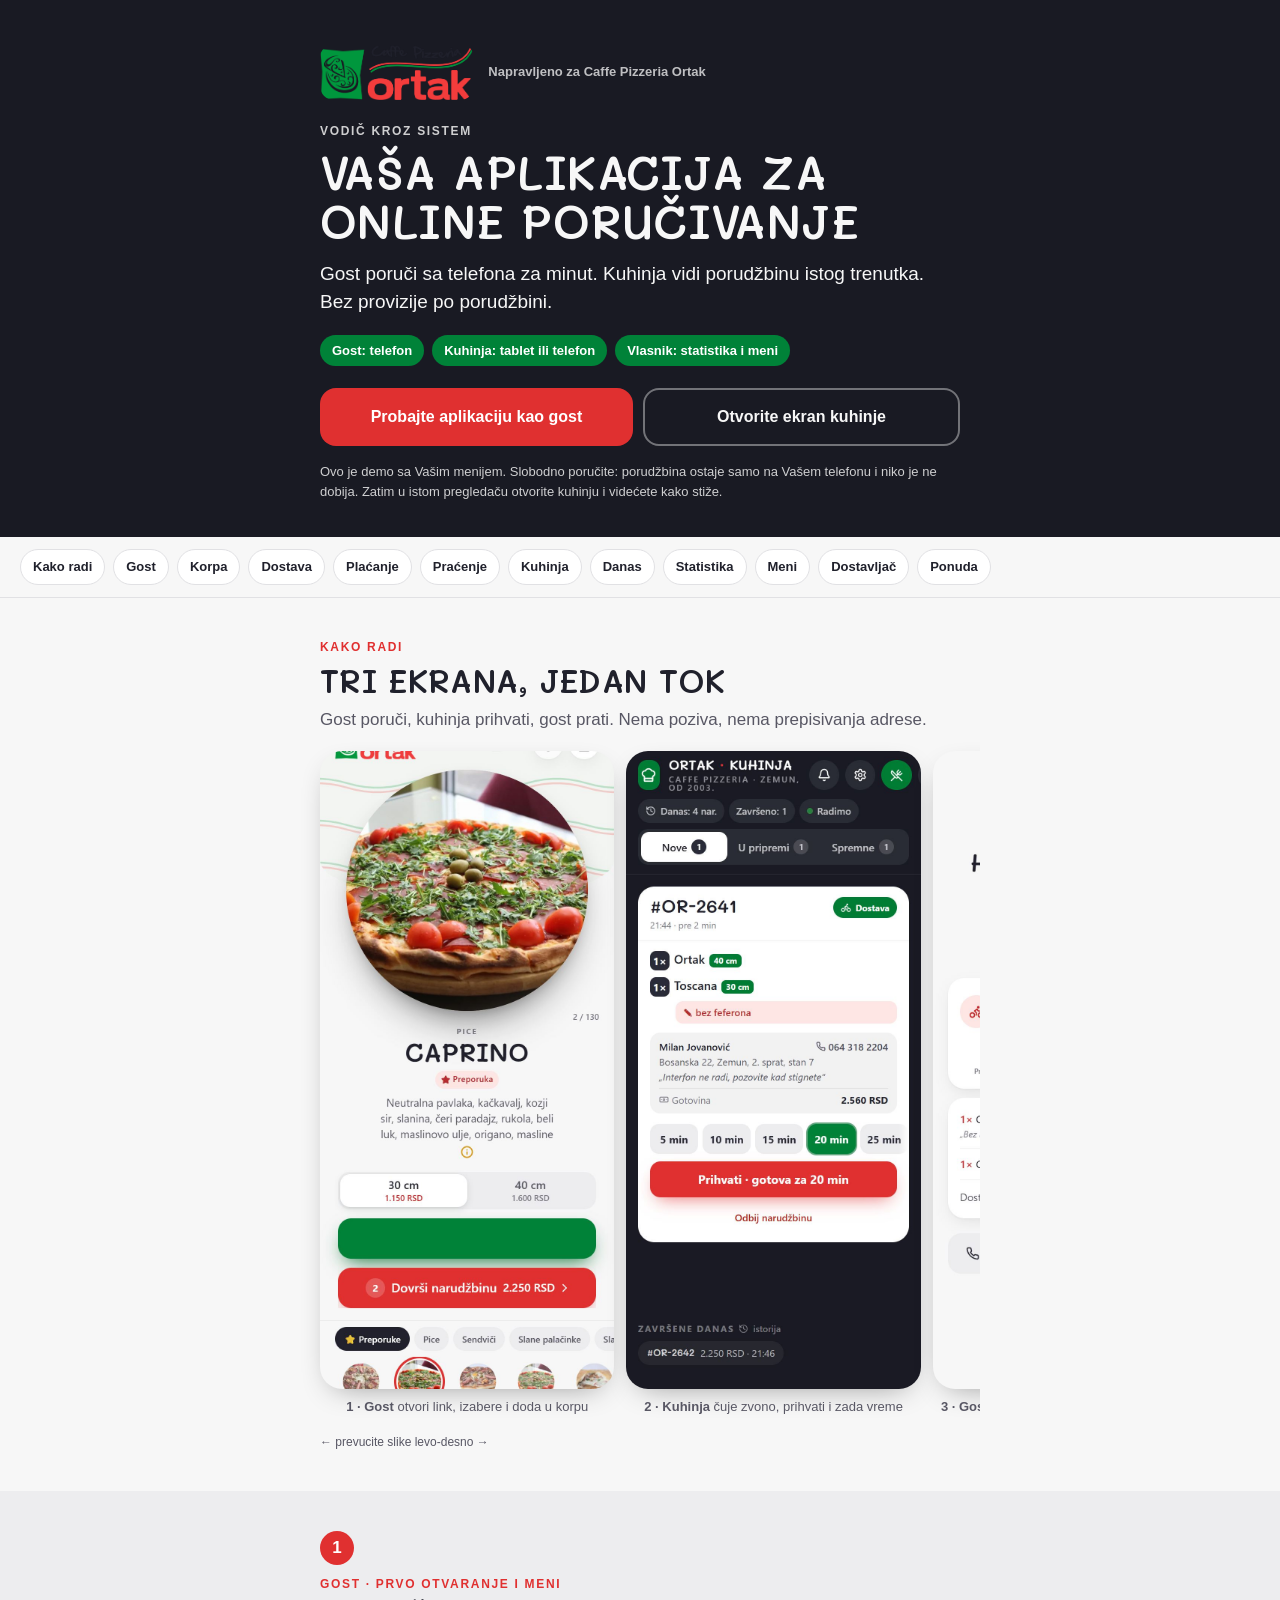
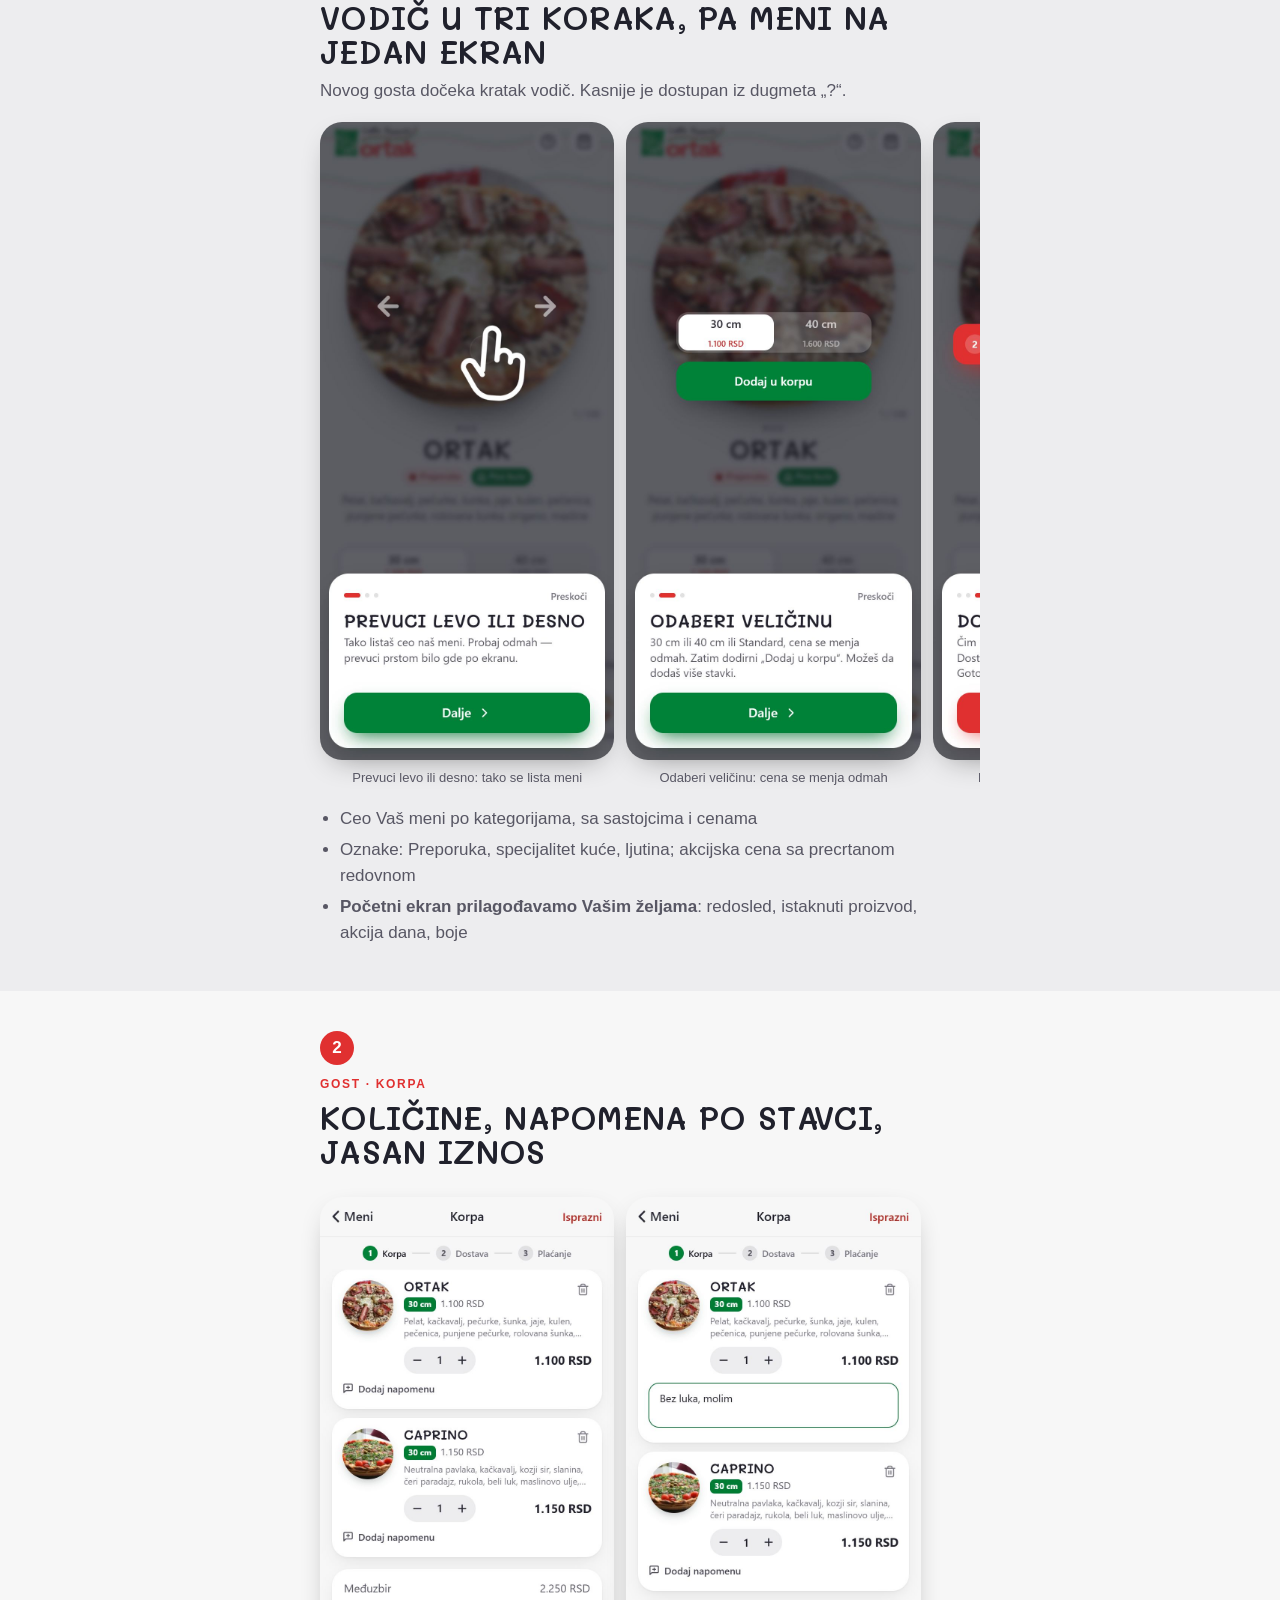
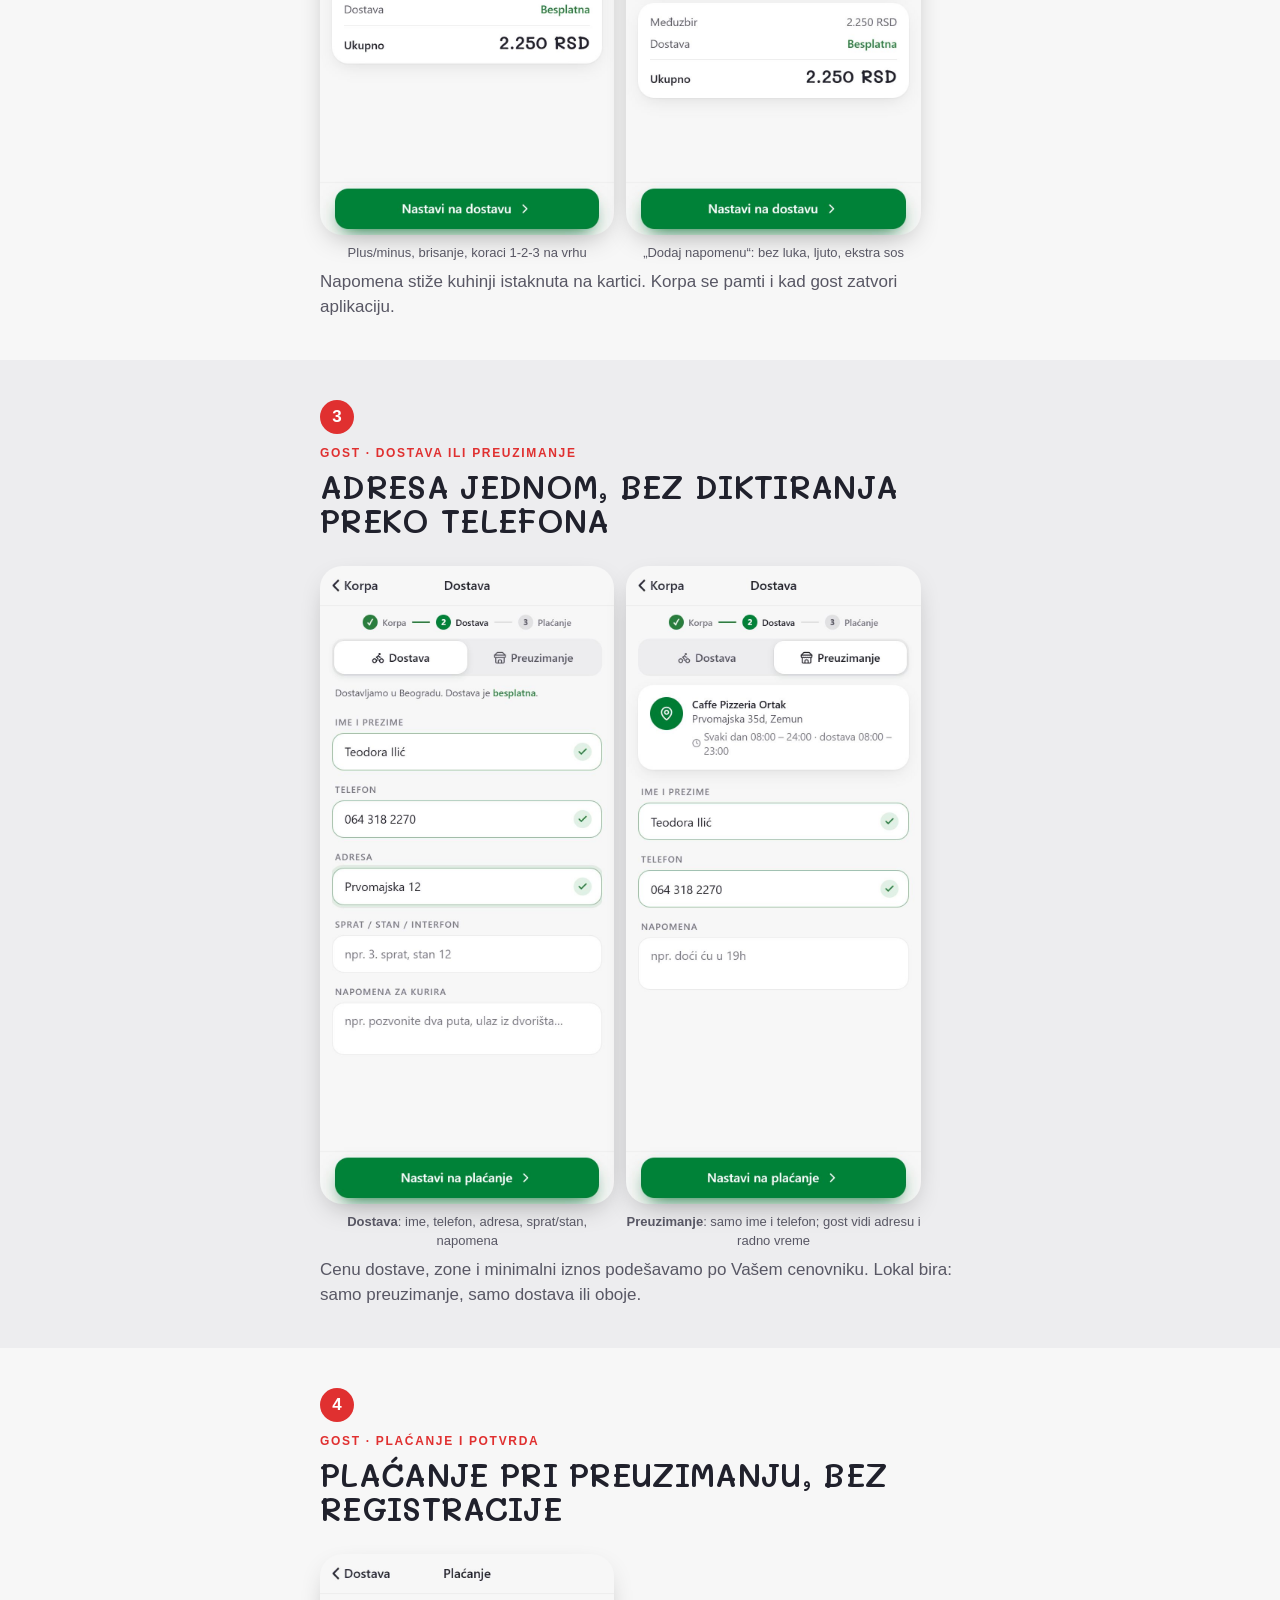
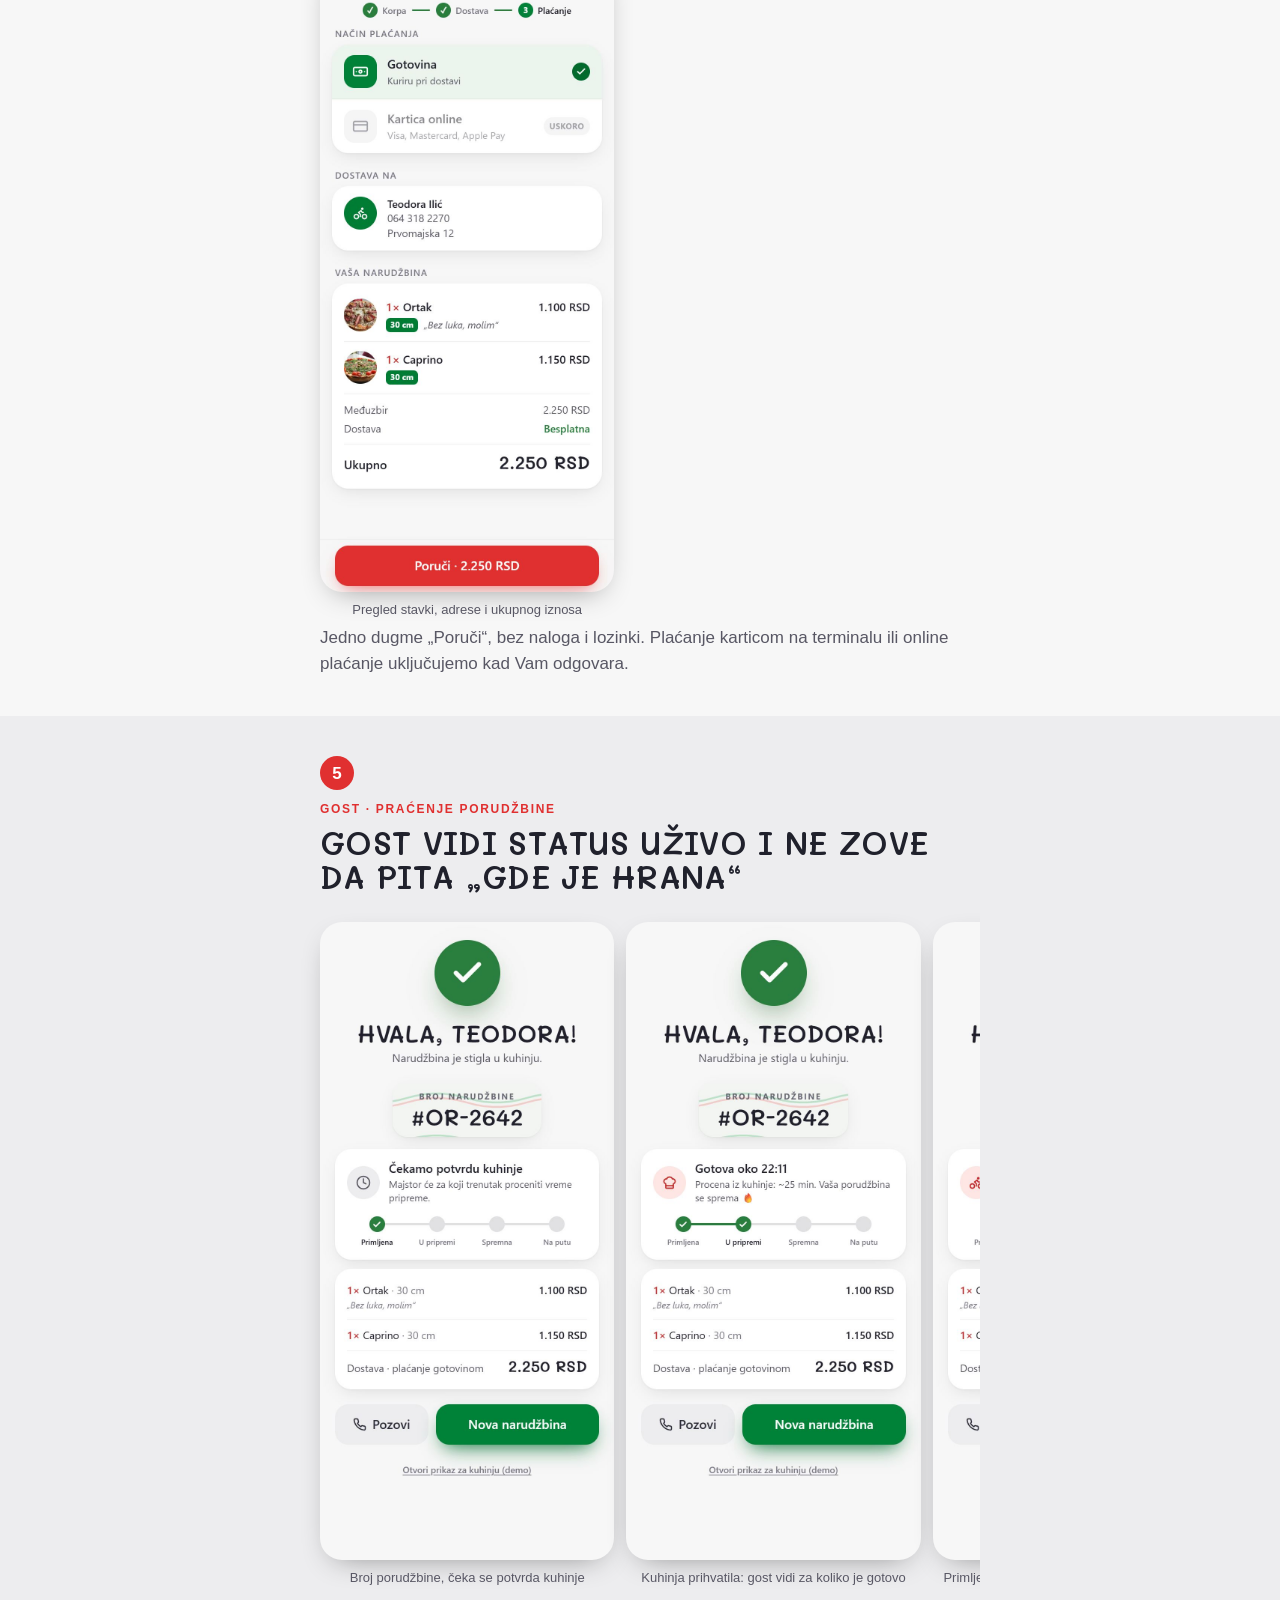
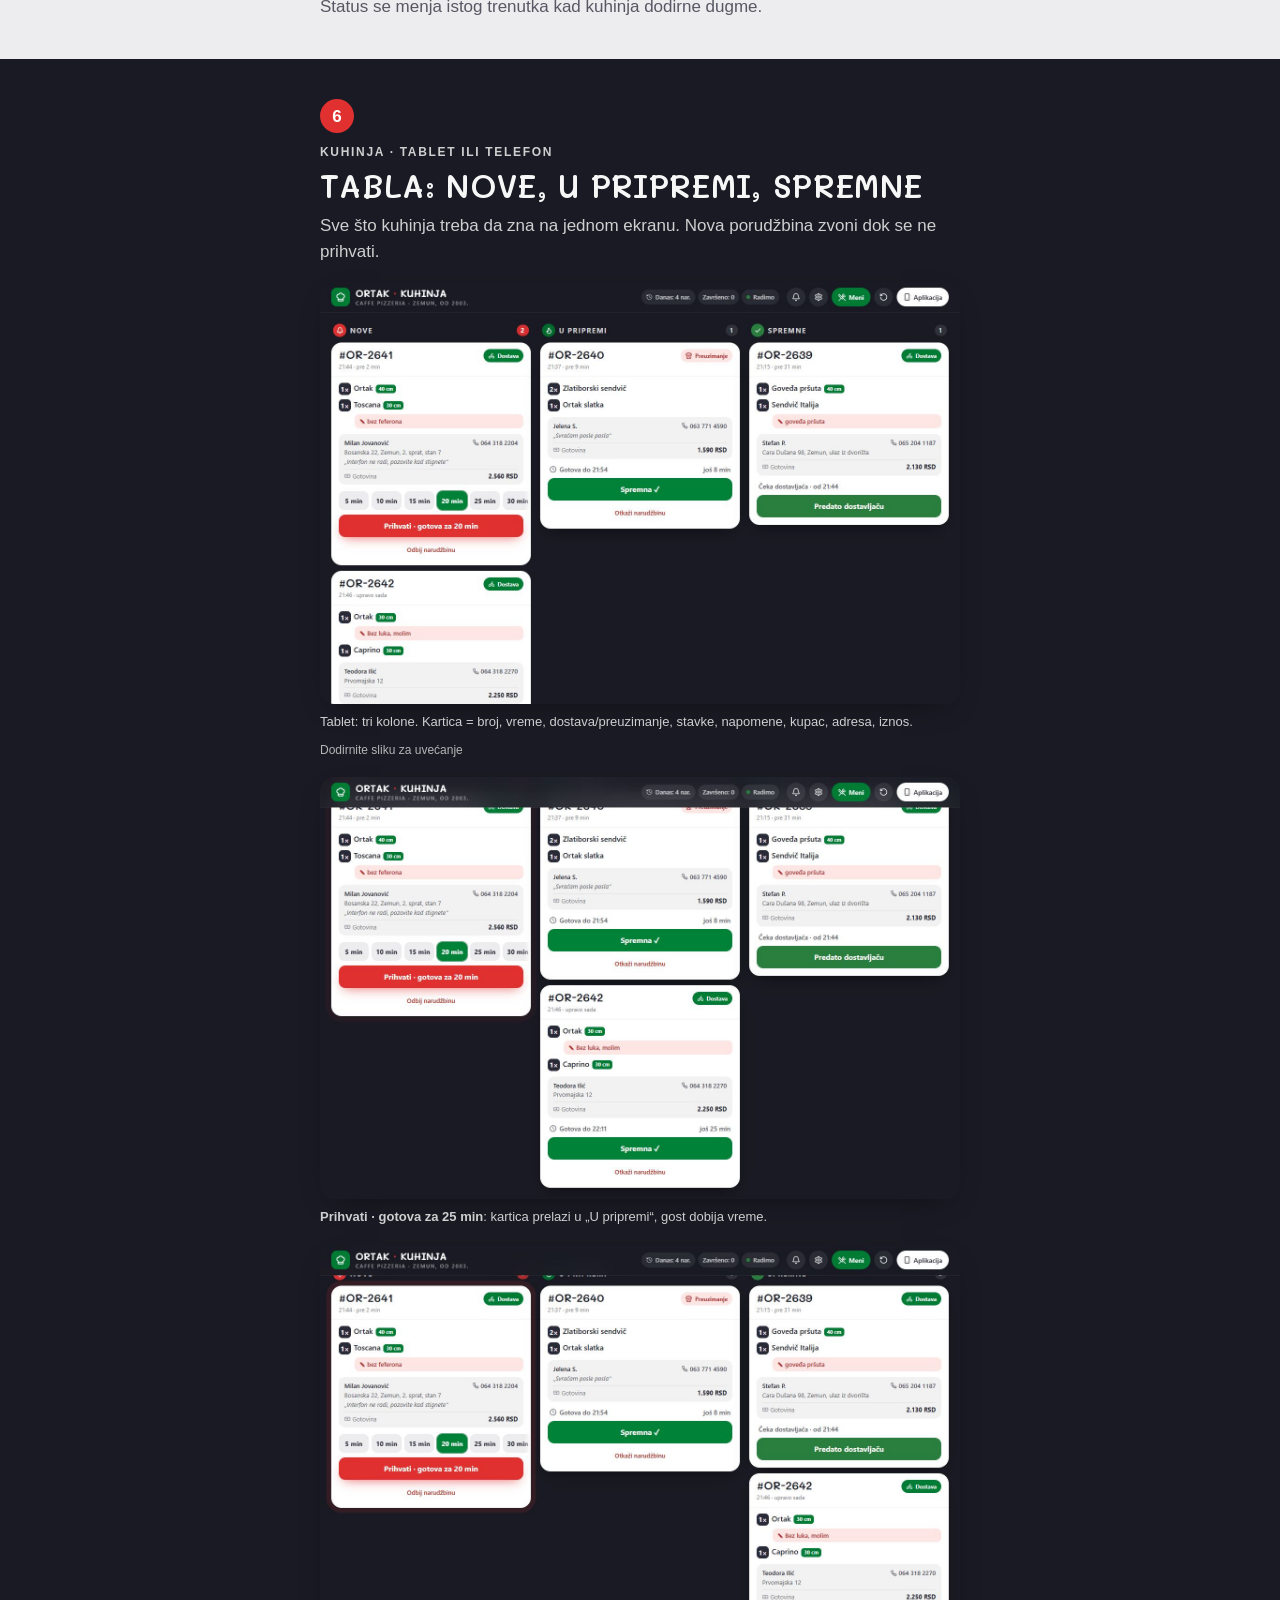
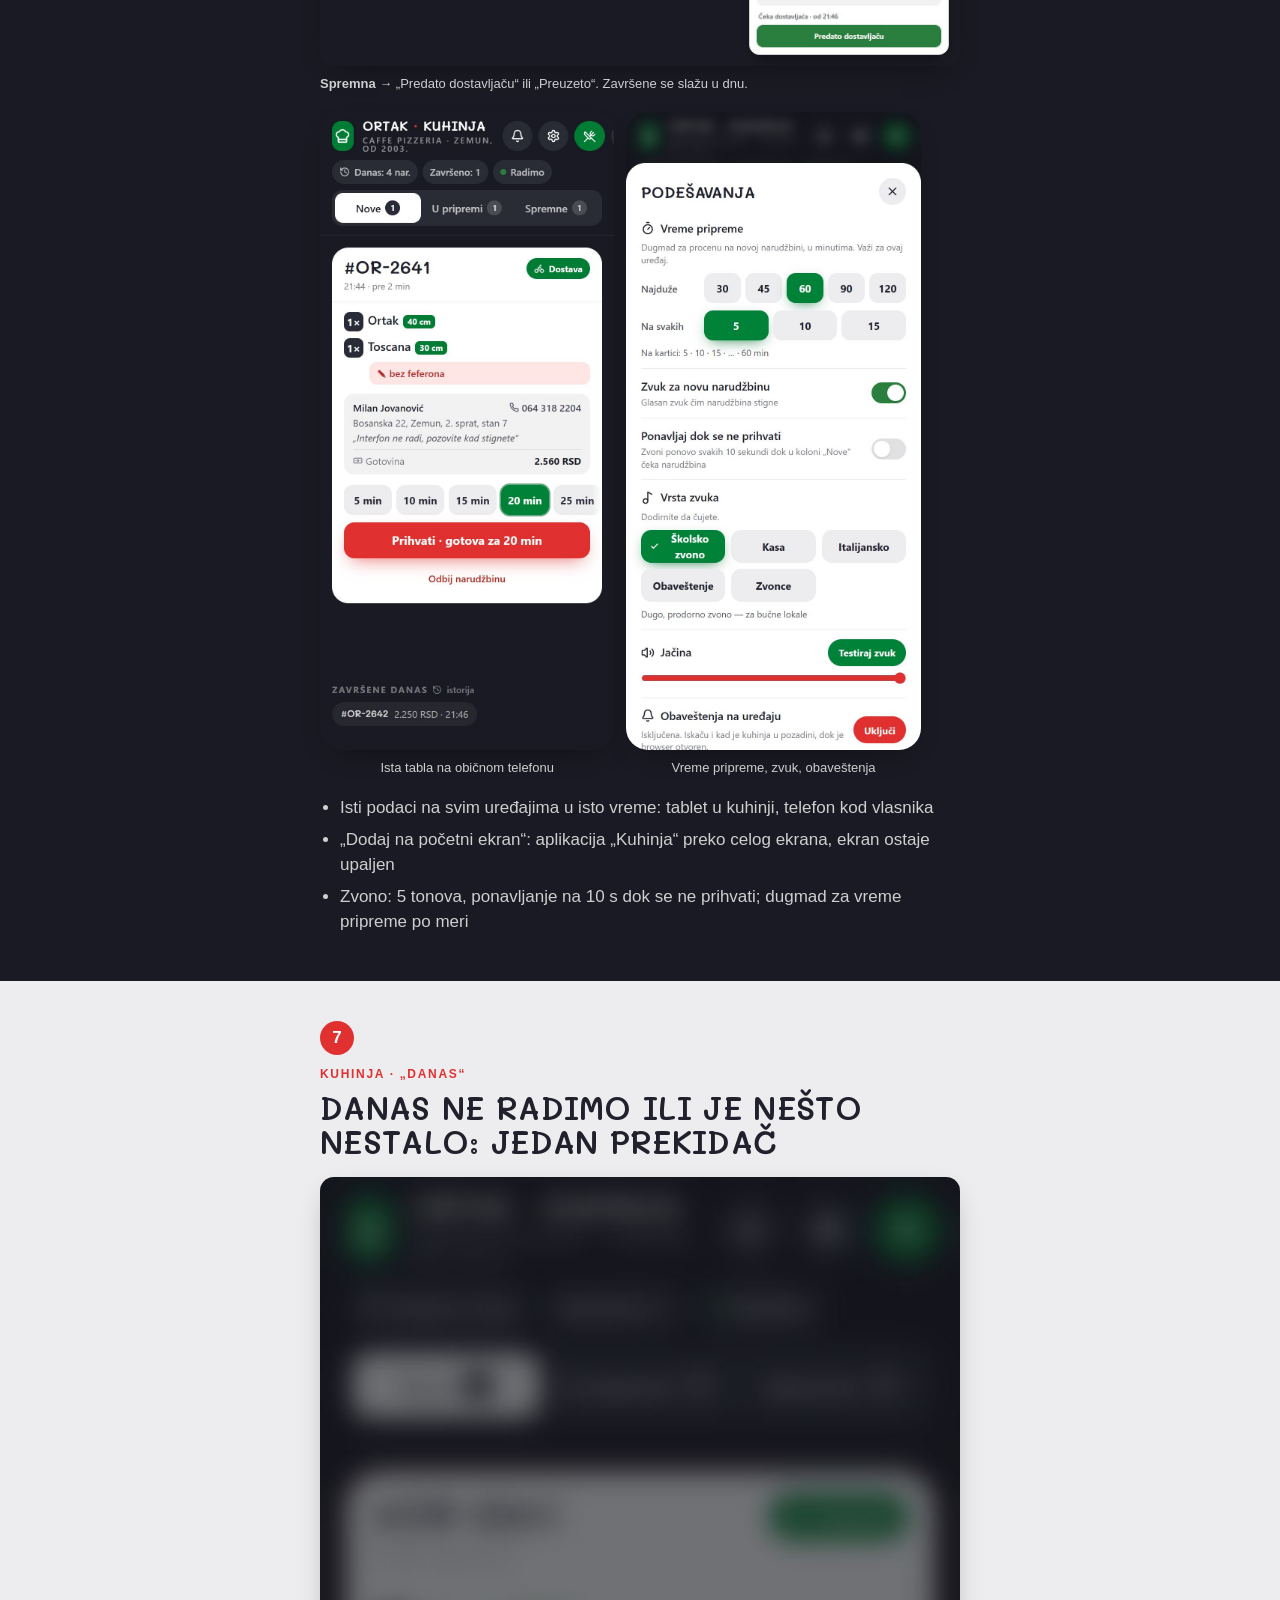
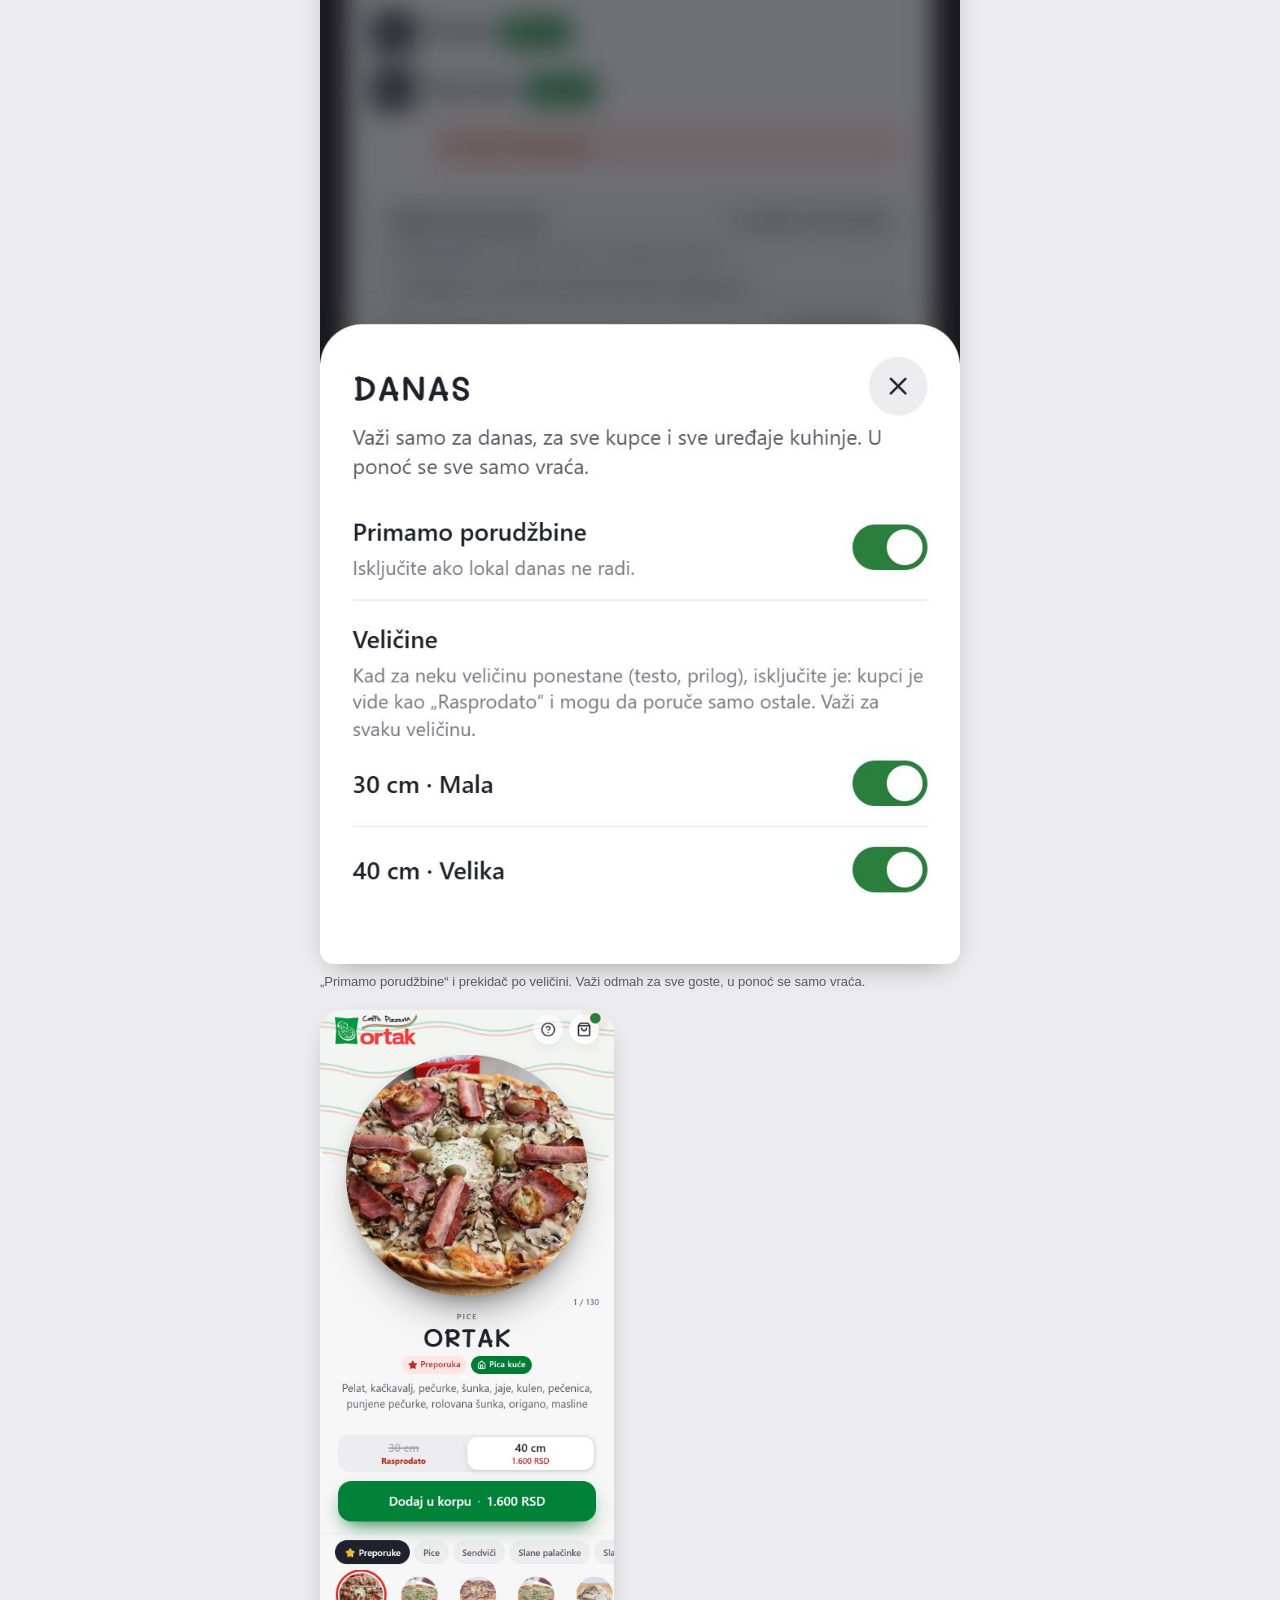
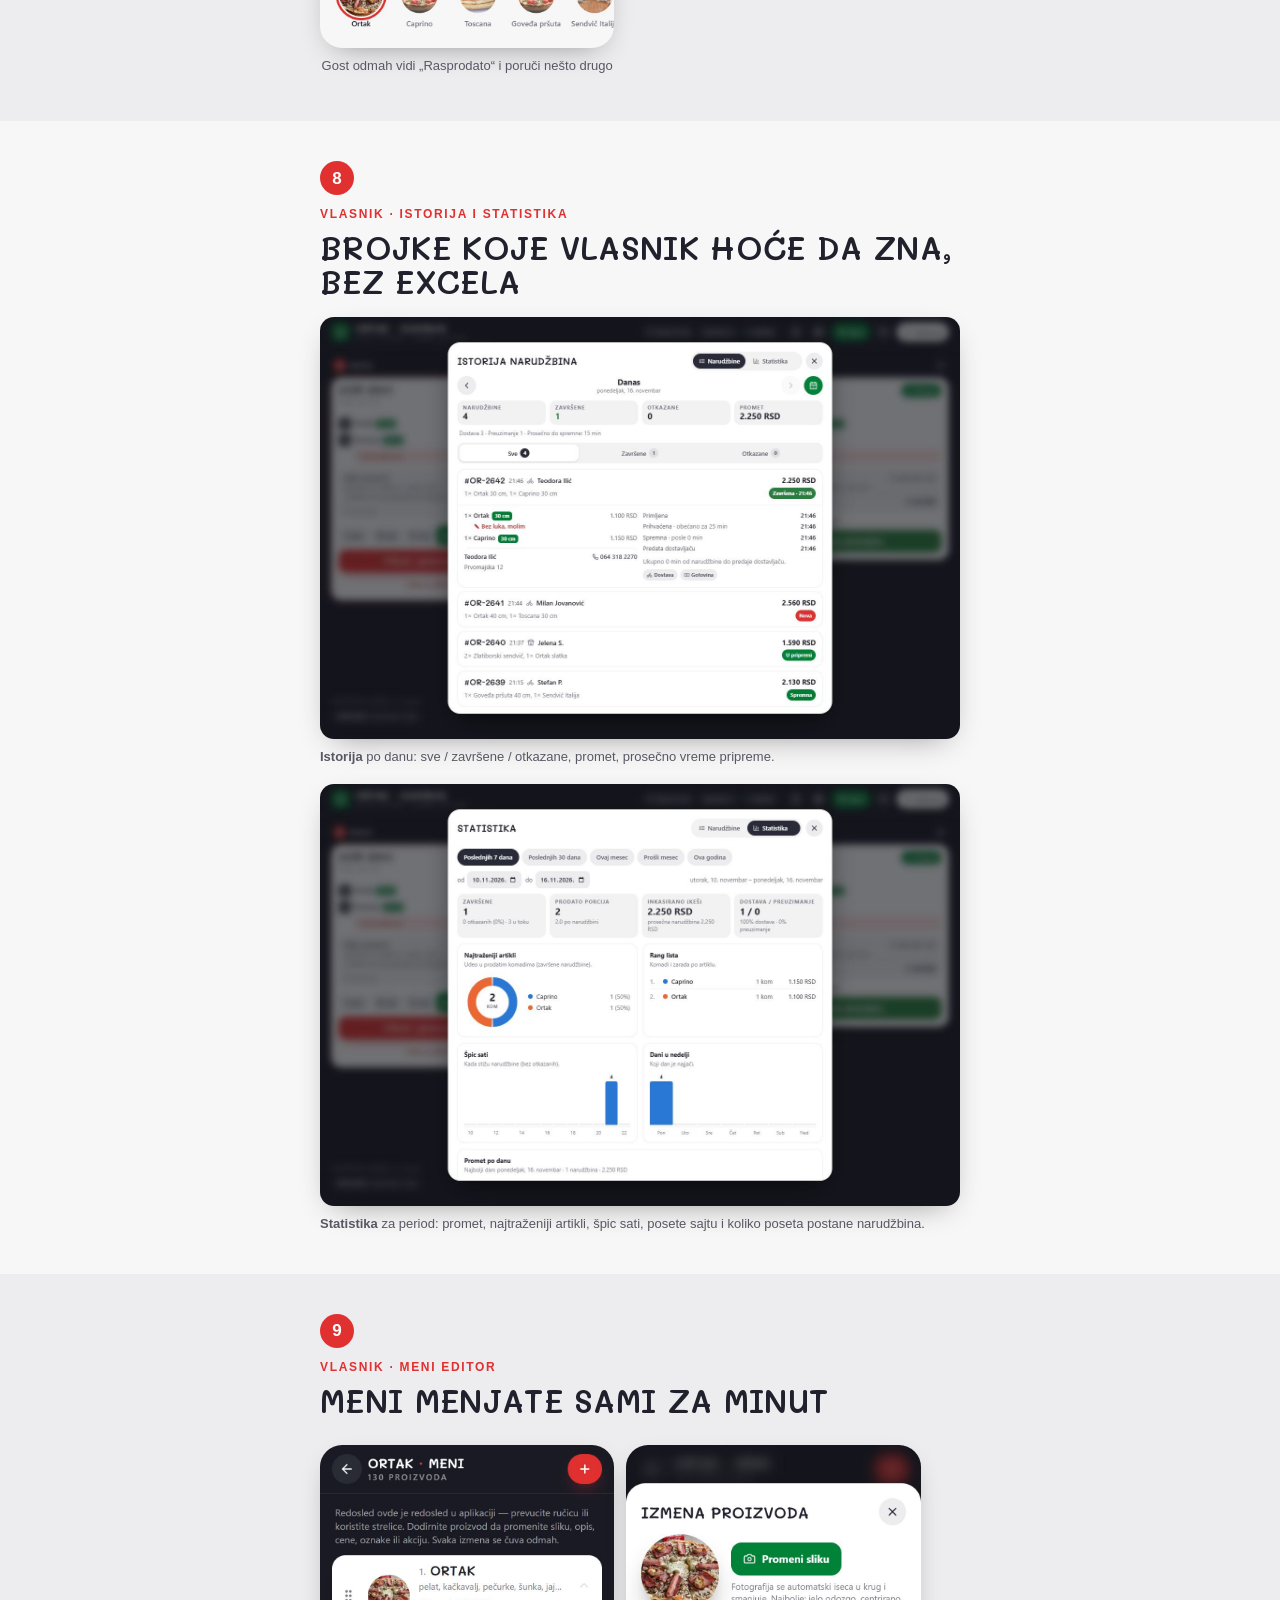
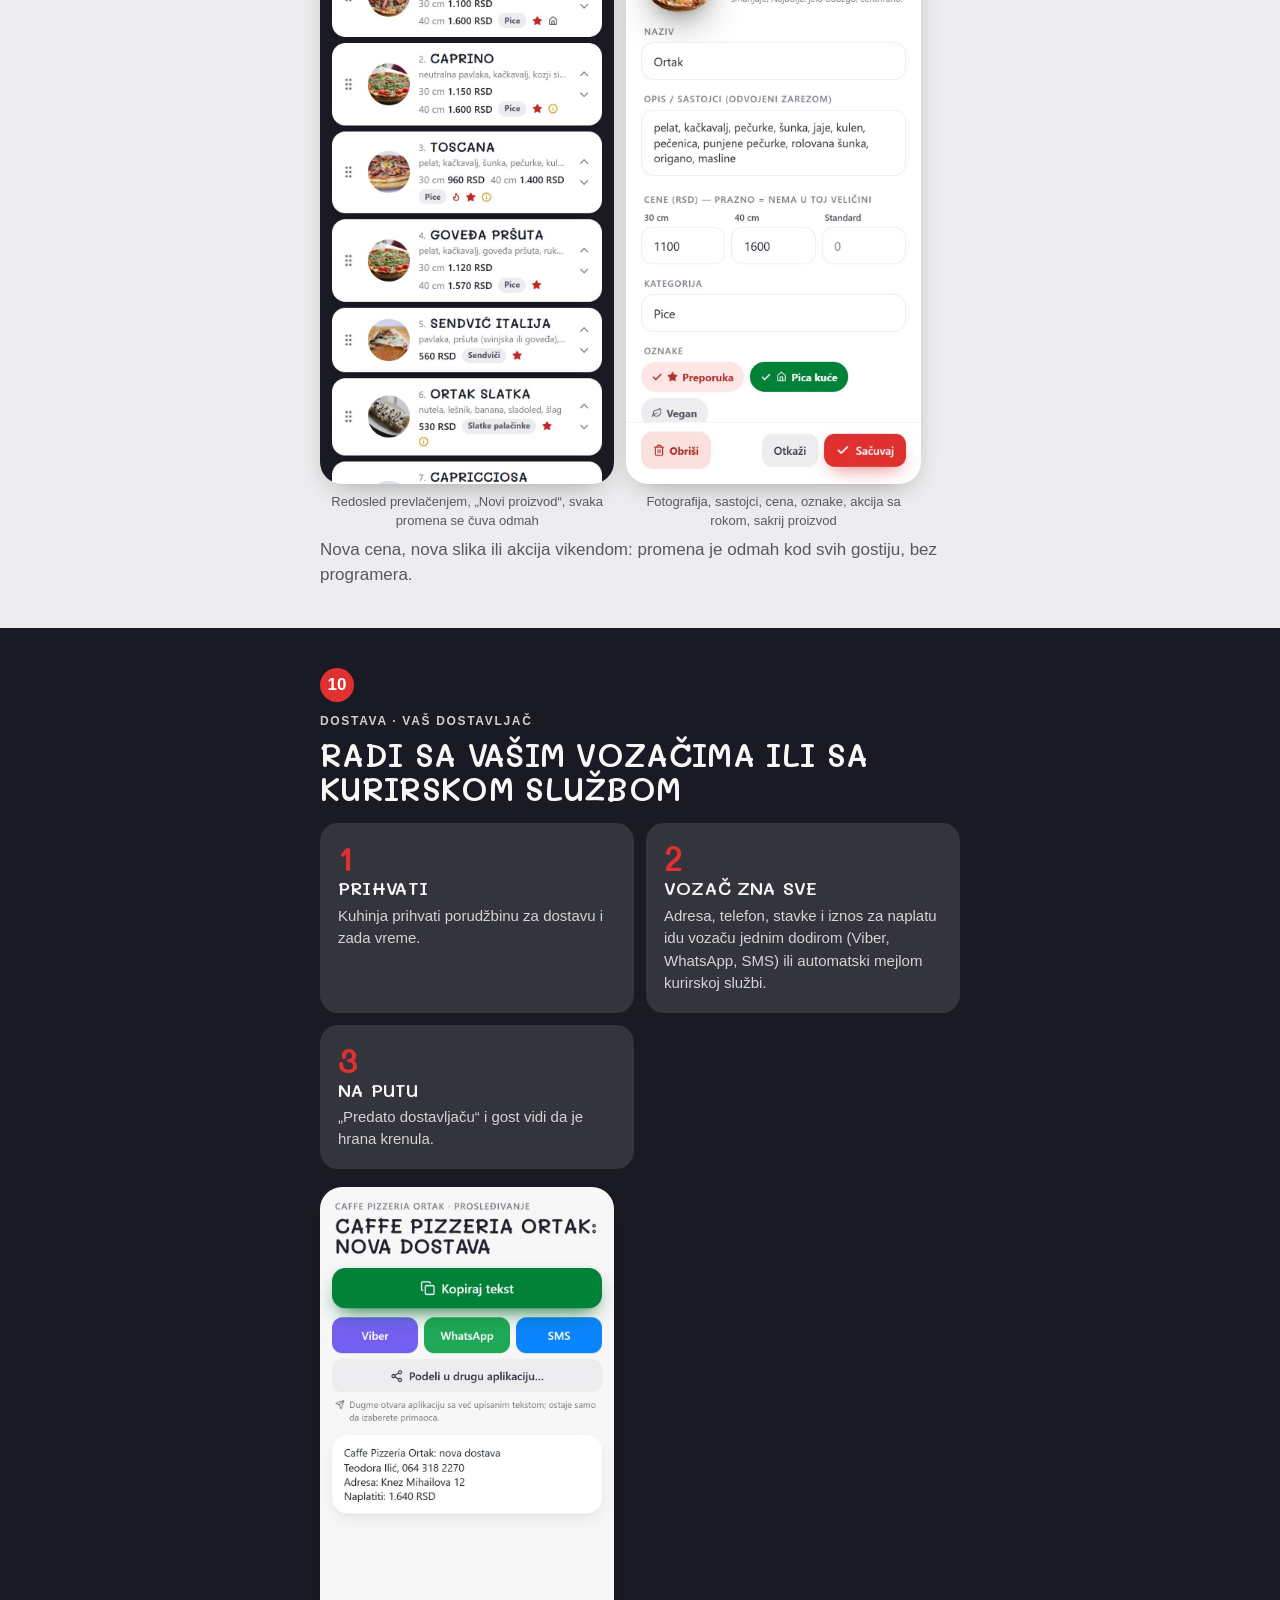
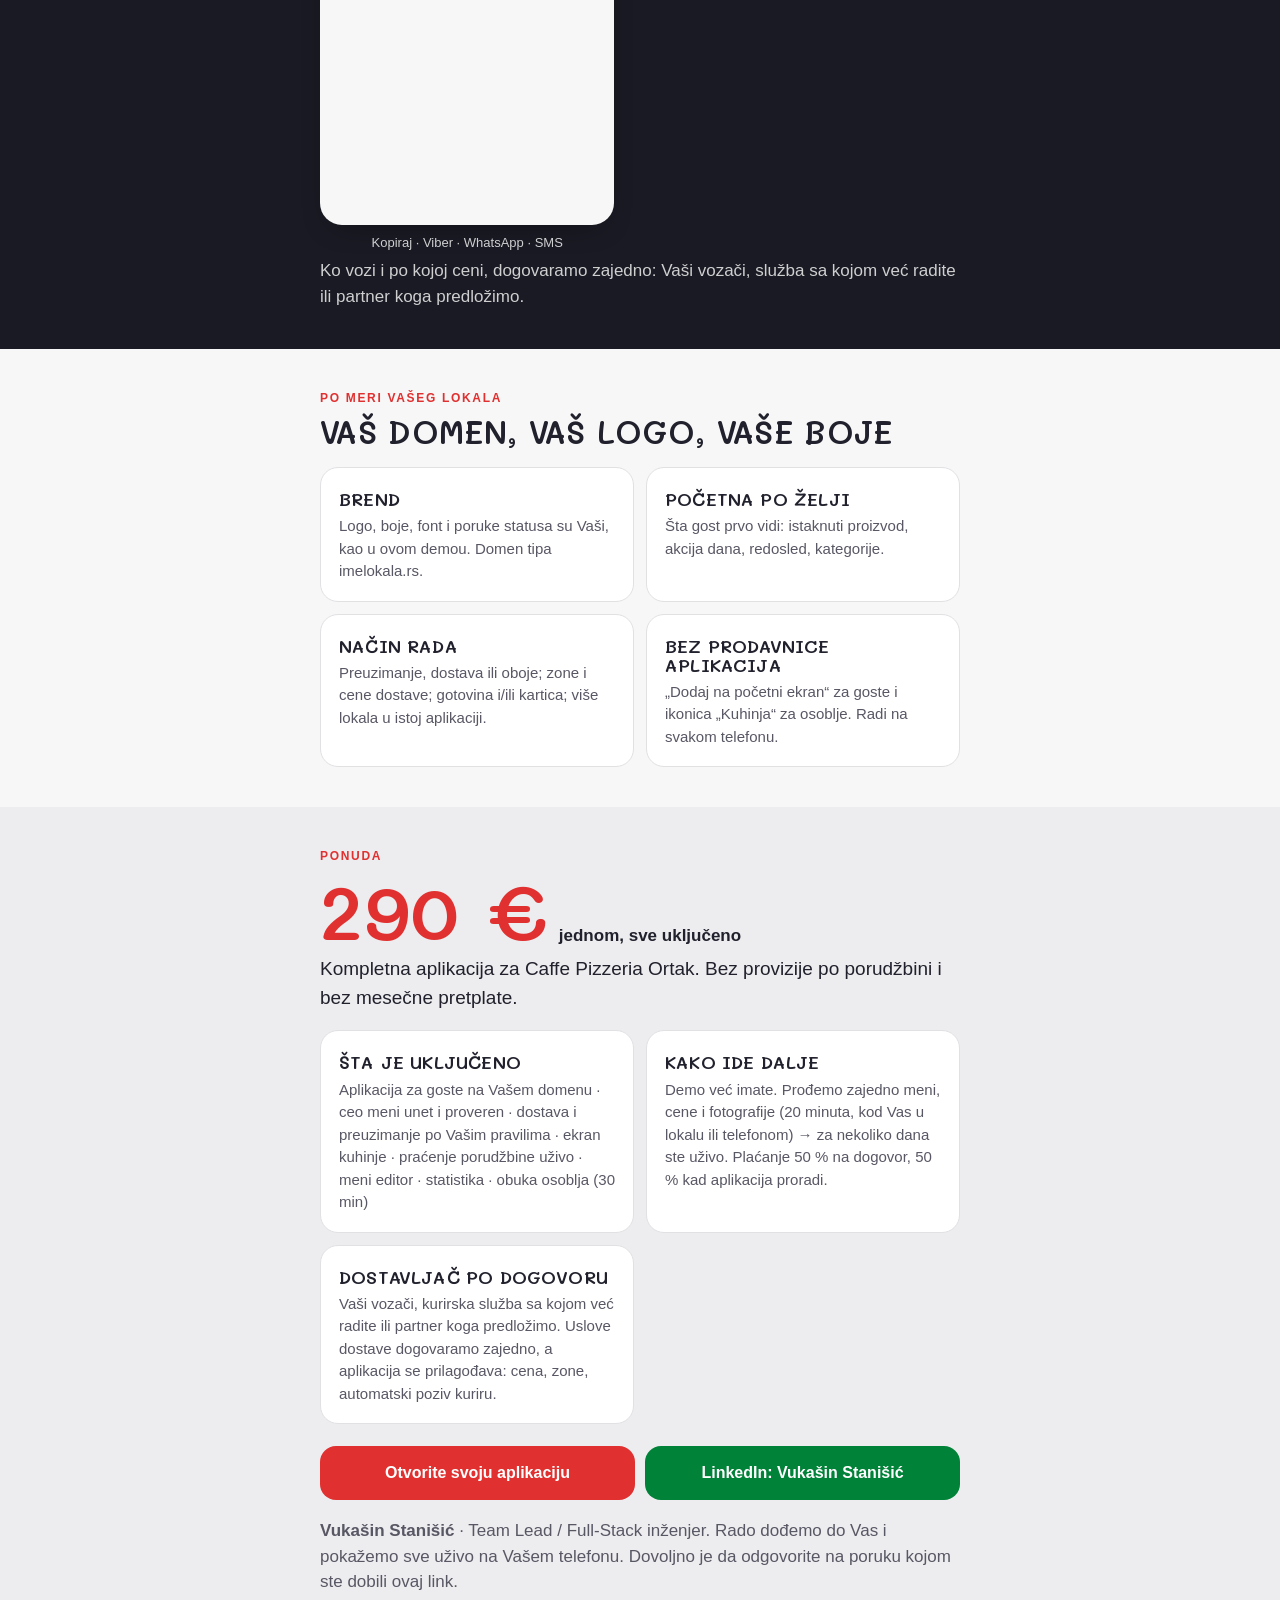
==== vodic/index.html @ 9def33cc "Deploy ortak from ordering-food-ns" ====
<!DOCTYPE html>
<html lang="sr">
<head>
<meta charset="utf-8">
<meta name="viewport" content="width=device-width, initial-scale=1">
<title>Caffe Pizzeria Ortak · vodič kroz aplikaciju</title>
<meta name="description" content="Kako radi aplikacija za online poručivanje napravljena za Caffe Pizzeria Ortak: gost, kuhinja, vlasnik.">
<meta name="theme-color" content="#191A23">
<link rel="icon" href="../favicon.png">
<meta property="og:title" content="Caffe Pizzeria Ortak · Vaša aplikacija za poručivanje">
<meta property="og:description" content="Vodič kroz sistem: kako gost poručuje, kako kuhinja prima porudžbine i šta vlasnik vidi.">
<meta property="og:image" content="https://vukasin00.github.io/ortak-zemun/icon-512.png">
<style>
/* self-hosted display font (latin + latin-ext for Serbian diacritics); ../ is filled in by vite.config.ts */
@font-face {
  font-family: 'Mali';
  font-style: normal;
  font-weight: 600;
  font-display: swap;
  src: url(../fonts/mali-600-latin-ext.woff2) format('woff2');
  unicode-range: U+0100-02BA, U+02BD-02C5, U+02C7-02CC, U+02CE-02D7, U+02DD-02FF, U+0304, U+0308, U+0329, U+1D00-1DBF, U+1E00-1E9F, U+1EF2-1EFF, U+2020, U+20A0-20AB, U+20AD-20C4, U+2113, U+2C60-2C7F, U+A720-A7FF;
}
@font-face {
  font-family: 'Mali';
  font-style: normal;
  font-weight: 600;
  font-display: swap;
  src: url(../fonts/mali-600-latin.woff2) format('woff2');
  unicode-range: U+0000-00FF, U+0131, U+0152-0153, U+02BB-02BC, U+02C6, U+02DA, U+02DC, U+0304, U+0308, U+0329, U+2000-206F, U+20AC, U+2122, U+2191, U+2193, U+2212, U+2215, U+FEFF, U+FFFD;
}

  :root{--bg:#F7F7F7;--card:#FFFFFF;--inset:#EDEDEF;--line:#E1E1E4;--primary:#008238;--on-primary:#FFFFFF;--dark:#191A23;--dark2:#20212C;--cta:#E03030;--ink:#20212C;--ink2:#585764;--display:"Mali", "Comic Sans MS", "Segoe Print", sans-serif}
  *{box-sizing:border-box;margin:0;padding:0}
  html{scroll-behavior:smooth;-webkit-text-size-adjust:100%}
  body{font-family:-apple-system,BlinkMacSystemFont,"Segoe UI",Roboto,Inter,Arial,sans-serif;background:var(--bg);color:var(--ink);line-height:1.5;font-size:17px}
  .wrap{max-width:680px;margin:0 auto;padding:0 20px}
  h1,h2,h3,.big{font-family:var(--display);font-weight:600;letter-spacing:0.01em;text-transform:uppercase;line-height:1.06}
  h1{font-size:clamp(29px,7.6vw,46px)}
  h2{font-size:clamp(22px,5.6vw,32px);margin-bottom:10px}
  h3{font-size:18px}
  p{color:var(--ink2)}
  .eyebrow{font-size:12px;font-weight:700;letter-spacing:.14em;text-transform:uppercase;color:var(--cta);margin-bottom:8px}
  .lead{font-size:19px;color:var(--ink)}
  .dark{background:var(--dark);color:var(--bg)}
  .dark p,.dark li{color:var(--bg);opacity:.82}
  .dark .lead{color:var(--bg);opacity:1}
  .alt{background:var(--inset)}
  section{padding:40px 0}
  header.hero{padding:44px 0 36px}
  .brand{display:flex;align-items:center;gap:14px;margin-bottom:22px}
  .brand img{height:56px;width:auto;max-width:200px;object-fit:contain;border-radius:14px}
  .brand span{font-size:13px;font-weight:600;opacity:.75}
  .pills{display:flex;flex-wrap:wrap;gap:8px;margin-top:18px}
  .pill{background:var(--primary);color:var(--on-primary);border-radius:999px;padding:6px 12px;font-size:13px;font-weight:600}
  .btns{display:flex;flex-direction:column;gap:10px;margin-top:22px}
  .btn{display:flex;align-items:center;justify-content:center;gap:8px;padding:15px 18px;border-radius:16px;font-weight:700;text-decoration:none;font-size:16px;text-align:center}
  .btn-cta{background:var(--cta);color:#fff}
  .btn-primary{background:var(--primary);color:var(--on-primary)}
  .btn-ghost{background:transparent;color:var(--bg);border:2px solid color-mix(in srgb,var(--bg) 40%,transparent)}
  .small{font-size:13px}
  .toc{display:flex;gap:8px;overflow-x:auto;padding:12px 20px;scrollbar-width:none;background:var(--bg);position:sticky;top:0;z-index:5;border-bottom:1px solid var(--line)}
  .toc::-webkit-scrollbar{display:none}
  .toc a{white-space:nowrap;background:var(--card);border:1px solid var(--line);border-radius:999px;padding:7px 12px;font-size:13px;font-weight:600;color:var(--ink);text-decoration:none}
  .num{display:inline-flex;align-items:center;justify-content:center;width:34px;height:34px;border-radius:50%;background:var(--cta);color:#fff;font-weight:800;font-size:17px;margin-bottom:10px}
  ul{padding-left:20px;margin:12px 0 0}
  li{color:var(--ink2);margin-bottom:6px}
  b{font-weight:700;color:inherit}
  .strip{display:flex;gap:12px;overflow-x:auto;scroll-snap-type:x mandatory;padding:18px 20px 6px;margin:0 -20px;scrollbar-width:none;-webkit-overflow-scrolling:touch}
  .strip::-webkit-scrollbar{display:none}
  .shot{flex:0 0 72%;max-width:300px;scroll-snap-align:center}
  .shot img{width:100%;height:auto;border-radius:22px;display:block;background:var(--dark2);box-shadow:0 10px 30px -14px rgba(0,0,0,.45)}
  .shot p{font-size:13px;margin-top:8px;text-align:center}
  .tab{margin-top:18px}
  .tab img{width:100%;height:auto;border-radius:14px;display:block;cursor:zoom-in;box-shadow:0 10px 30px -14px rgba(0,0,0,.45)}
  .tab p{font-size:13px;margin-top:8px}
  .hint{font-size:12px;color:var(--ink2);margin-top:10px}
  .dark .hint{color:var(--bg);opacity:.7}
  .steps,.cards{display:grid;gap:12px;margin-top:18px}
  .step{background:var(--inset);border-radius:18px;padding:18px}
  .dark .step{background:color-mix(in srgb,var(--bg) 12%,var(--dark))}
  .step .big{font-size:34px;color:var(--cta);line-height:1}
  .step h3,.card h3{margin:4px 0 6px}
  .step p,.card p{font-size:15px}
  .card{background:var(--card);border-radius:18px;padding:18px;border:1px solid var(--line)}
  .price{display:flex;align-items:baseline;gap:10px;flex-wrap:wrap}
  .price .big{font-size:76px;color:var(--cta);line-height:1}
  a{color:var(--cta)}
  footer{padding:30px 0 60px;font-size:13px;color:var(--ink2)}
  .lb{position:fixed;inset:0;background:rgba(10,10,10,.96);display:none;z-index:50;overflow:auto;-webkit-overflow-scrolling:touch}
  .lb.on{display:block}
  .lb img{display:block;width:auto;max-width:none;min-width:100%;margin:0 auto}
  .lb .close{position:fixed;top:14px;right:14px;background:#fff;color:#111;border:0;border-radius:999px;padding:10px 16px;font-weight:700;font-size:15px;z-index:51}
  @media (min-width:700px){.steps,.cards{grid-template-columns:1fr 1fr}.btns{flex-direction:row}.btn{flex:1}.shot{flex-basis:46%}}
</style>
</head>
<body>

<header class="hero dark">
  <div class="wrap">
    <div class="brand"><img src="../logo.png" alt="Caffe Pizzeria Ortak"><span>Napravljeno za Caffe Pizzeria Ortak</span></div>
    <p class="eyebrow">Vodič kroz sistem</p>
    <h1>Vaša aplikacija za online poručivanje</h1>
    <p class="lead" style="margin-top:14px">Gost poruči sa telefona za minut. Kuhinja vidi porudžbinu istog trenutka. Bez provizije po porudžbini.</p>
    <div class="pills"><span class="pill">Gost: telefon</span><span class="pill">Kuhinja: tablet ili telefon</span><span class="pill">Vlasnik: statistika i meni</span></div>
    <div class="btns">
      <a class="btn btn-cta" href="https://vukasin00.github.io/ortak-zemun/">Probajte aplikaciju kao gost</a>
      <a class="btn btn-ghost" href="https://vukasin00.github.io/ortak-zemun/kuhinja">Otvorite ekran kuhinje</a>
    </div>
    <p class="small" style="margin-top:16px">Ovo je demo sa Vašim menijem. Slobodno poručite: porudžbina ostaje samo na Vašem telefonu i niko je ne dobija. Zatim u istom pregledaču otvorite kuhinju i videćete kako stiže.</p>
  </div>
</header>

<nav class="toc">
  <a href="#kako">Kako radi</a><a href="#gost">Gost</a><a href="#korpa">Korpa</a><a href="#dostava">Dostava</a><a href="#placanje">Plaćanje</a><a href="#pracenje">Praćenje</a><a href="#kuhinja">Kuhinja</a><a href="#danas">Danas</a><a href="#statistika">Statistika</a><a href="#meni">Meni</a><a href="#kurir">Dostavljač</a><a href="#ponuda">Ponuda</a>
</nav>

<section id="kako">
  <div class="wrap">
    <p class="eyebrow">Kako radi</p>
    <h2>Tri ekrana, jedan tok</h2>
    <p>Gost poruči, kuhinja prihvati, gost prati. Nema poziva, nema prepisivanja adrese.</p>
    <div class="strip">
      <div class="shot"><img src="img/home-added.jpg" alt="Gost dodaje u korpu" loading="lazy"><p><b>1 · Gost</b> otvori link, izabere i doda u korpu</p></div>
      <div class="shot"><img src="img/kuhinja-tel.jpg" alt="Kuhinja na telefonu" loading="lazy"><p><b>2 · Kuhinja</b> čuje zvono, prihvati i zada vreme</p></div>
      <div class="shot"><img src="img/status2.jpg" alt="Gost prati status" loading="lazy"><p><b>3 · Gost</b> uživo vidi: u pripremi, spremna, na putu</p></div>
    </div>
    <p class="hint">← prevucite slike levo-desno →</p>
  </div>
</section>

<section id="gost" class="alt">
  <div class="wrap">
    <span class="num">1</span>
    <p class="eyebrow">Gost · prvo otvaranje i meni</p>
    <h2>Vodič u tri koraka, pa meni na jedan ekran</h2>
    <p>Novog gosta dočeka kratak vodič. Kasnije je dostupan iz dugmeta „?“.</p>
    <div class="strip">
      <div class="shot"><img src="img/tut1.jpg" alt="Vodič korak 1" loading="lazy"><p>Prevuci levo ili desno: tako se lista meni</p></div>
      <div class="shot"><img src="img/tut2.jpg" alt="Vodič korak 2" loading="lazy"><p>Odaberi veličinu: cena se menja odmah</p></div>
      <div class="shot"><img src="img/tut3.jpg" alt="Vodič korak 3" loading="lazy"><p>Dovrši narudžbinu: gotovo za minut</p></div>
      <div class="shot"><img src="img/home.jpg" alt="Početni ekran" loading="lazy"><p>Jedan proizvod po ekranu, velika fotografija</p></div>
      <div class="shot"><img src="img/home-added.jpg" alt="Dodato u korpu" loading="lazy"><p>Brojač na korpi i dugme sa iznosom</p></div>
    </div>
    <ul>
      <li>Ceo Vaš meni po kategorijama, sa sastojcima i cenama</li>
      <li>Oznake: Preporuka, specijalitet kuće, ljutina; akcijska cena sa precrtanom redovnom</li>
      <li><b>Početni ekran prilagođavamo Vašim željama</b>: redosled, istaknuti proizvod, akcija dana, boje</li>
    </ul>
  </div>
</section>

<section id="korpa">
  <div class="wrap">
    <span class="num">2</span>
    <p class="eyebrow">Gost · korpa</p>
    <h2>Količine, napomena po stavci, jasan iznos</h2>
    <div class="strip">
      <div class="shot"><img src="img/korpa.jpg" alt="Korpa" loading="lazy"><p>Plus/minus, brisanje, koraci 1-2-3 na vrhu</p></div>
      <div class="shot"><img src="img/korpa-note.jpg" alt="Napomena" loading="lazy"><p>„Dodaj napomenu“: bez luka, ljuto, ekstra sos</p></div>
    </div>
    <p>Napomena stiže kuhinji istaknuta na kartici. Korpa se pamti i kad gost zatvori aplikaciju.</p>
  </div>
</section>

<section id="dostava" class="alt">
  <div class="wrap">
    <span class="num">3</span>
    <p class="eyebrow">Gost · dostava ili preuzimanje</p>
    <h2>Adresa jednom, bez diktiranja preko telefona</h2>
    <div class="strip">
      <div class="shot"><img src="img/dostava-full.jpg" alt="Forma za dostavu" loading="lazy"><p><b>Dostava</b>: ime, telefon, adresa, sprat/stan, napomena</p></div>
      <div class="shot"><img src="img/preuzimanje.jpg" alt="Preuzimanje" loading="lazy"><p><b>Preuzimanje</b>: samo ime i telefon; gost vidi adresu i radno vreme</p></div>
    </div>
    <p>Cenu dostave, zone i minimalni iznos podešavamo po Vašem cenovniku. Lokal bira: samo preuzimanje, samo dostava ili oboje.</p>
  </div>
</section>

<section id="placanje">
  <div class="wrap">
    <span class="num">4</span>
    <p class="eyebrow">Gost · plaćanje i potvrda</p>
    <h2>Plaćanje pri preuzimanju, bez registracije</h2>
    <div class="strip">
      <div class="shot"><img src="img/placanje.jpg" alt="Plaćanje" loading="lazy"><p>Pregled stavki, adrese i ukupnog iznosa</p></div>
    </div>
    <p>Jedno dugme „Poruči“, bez naloga i lozinki. Plaćanje karticom na terminalu ili online plaćanje uključujemo kad Vam odgovara.</p>
  </div>
</section>

<section id="pracenje" class="alt">
  <div class="wrap">
    <span class="num">5</span>
    <p class="eyebrow">Gost · praćenje porudžbine</p>
    <h2>Gost vidi status uživo i ne zove da pita „gde je hrana“</h2>
    <div class="strip">
      <div class="shot"><img src="img/status1.jpg" alt="Status primljena" loading="lazy"><p>Broj porudžbine, čeka se potvrda kuhinje</p></div>
      <div class="shot"><img src="img/status-priprema.jpg" alt="Status u pripremi" loading="lazy"><p>Kuhinja prihvatila: gost vidi za koliko je gotovo</p></div>
      <div class="shot"><img src="img/status2.jpg" alt="Status na putu" loading="lazy"><p>Primljena → U pripremi → Spremna → Na putu</p></div>
    </div>
    <p>Status se menja istog trenutka kad kuhinja dodirne dugme.</p>
  </div>
</section>

<section id="kuhinja" class="dark">
  <div class="wrap">
    <span class="num">6</span>
    <p class="eyebrow">Kuhinja · tablet ili telefon</p>
    <h2>Tabla: Nove, U pripremi, Spremne</h2>
    <p>Sve što kuhinja treba da zna na jednom ekranu. Nova porudžbina zvoni dok se ne prihvati.</p>
    <div class="tab"><img src="img/kuhinja-tablet.jpg" alt="Kuhinja na tabletu" data-zoom loading="lazy"><p>Tablet: tri kolone. Kartica = broj, vreme, dostava/preuzimanje, stavke, napomene, kupac, adresa, iznos.</p></div>
    <p class="hint">Dodirnite sliku za uvećanje</p>
    <div class="tab"><img src="img/kuhinja-prihvacena.jpg" alt="Prihvaćena porudžbina" data-zoom loading="lazy"><p><b>Prihvati · gotova za 25 min</b>: kartica prelazi u „U pripremi“, gost dobija vreme.</p></div>
    <div class="tab"><img src="img/kuhinja-ceka.jpg" alt="Spremna porudžbina" data-zoom loading="lazy"><p><b>Spremna</b> → „Predato dostavljaču“ ili „Preuzeto“. Završene se slažu u dnu.</p></div>
    <div class="strip">
      <div class="shot"><img src="img/kuhinja-tel.jpg" alt="Kuhinja na telefonu" loading="lazy"><p>Ista tabla na običnom telefonu</p></div>
      <div class="shot"><img src="img/podesavanja.jpg" alt="Podešavanja kuhinje" loading="lazy"><p>Vreme pripreme, zvuk, obaveštenja</p></div>
    </div>
    <ul>
      <li>Isti podaci na svim uređajima u isto vreme: tablet u kuhinji, telefon kod vlasnika</li>
      <li>„Dodaj na početni ekran“: aplikacija „Kuhinja“ preko celog ekrana, ekran ostaje upaljen</li>
      <li>Zvono: 5 tonova, ponavljanje na 10 s dok se ne prihvati; dugmad za vreme pripreme po meri</li>
    </ul>
  </div>
</section>

<section id="danas" class="alt">
  <div class="wrap">
    <span class="num">7</span>
    <p class="eyebrow">Kuhinja · „Danas“</p>
    <h2>Danas ne radimo ili je nešto nestalo: jedan prekidač</h2>
    <div class="tab"><img src="img/danas.jpg" alt="Panel Danas" data-zoom loading="lazy"><p>„Primamo porudžbine“ i prekidač po veličini. Važi odmah za sve goste, u ponoć se samo vraća.</p></div>
    <div class="strip"><div class="shot"><img src="img/rasprodato.jpg" alt="Rasprodato" loading="lazy"><p>Gost odmah vidi „Rasprodato“ i poruči nešto drugo</p></div></div>
  </div>
</section>

<section id="statistika">
  <div class="wrap">
    <span class="num">8</span>
    <p class="eyebrow">Vlasnik · istorija i statistika</p>
    <h2>Brojke koje vlasnik hoće da zna, bez Excela</h2>
    <div class="tab"><img src="img/istorija.jpg" alt="Istorija narudžbina" data-zoom loading="lazy"><p><b>Istorija</b> po danu: sve / završene / otkazane, promet, prosečno vreme pripreme.</p></div>
    <div class="tab"><img src="img/statistika.jpg" alt="Statistika" data-zoom loading="lazy"><p><b>Statistika</b> za period: promet, najtraženiji artikli, špic sati, posete sajtu i koliko poseta postane narudžbina.</p></div>
  </div>
</section>

<section id="meni" class="alt">
  <div class="wrap">
    <span class="num">9</span>
    <p class="eyebrow">Vlasnik · meni editor</p>
    <h2>Meni menjate sami za minut</h2>
    <div class="strip">
      <div class="shot"><img src="img/meni-lista.jpg" alt="Lista proizvoda" loading="lazy"><p>Redosled prevlačenjem, „Novi proizvod“, svaka promena se čuva odmah</p></div>
      <div class="shot"><img src="img/meni-izmena.jpg" alt="Izmena proizvoda" loading="lazy"><p>Fotografija, sastojci, cena, oznake, akcija sa rokom, sakrij proizvod</p></div>
    </div>
    <p>Nova cena, nova slika ili akcija vikendom: promena je odmah kod svih gostiju, bez programera.</p>
  </div>
</section>

<section id="kurir" class="dark">
  <div class="wrap">
    <span class="num">10</span>
    <p class="eyebrow">Dostava · Vaš dostavljač</p>
    <h2>Radi sa Vašim vozačima ili sa kurirskom službom</h2>
    <div class="steps">
      <div class="step"><div class="big">1</div><h3>Prihvati</h3><p>Kuhinja prihvati porudžbinu za dostavu i zada vreme.</p></div>
      <div class="step"><div class="big">2</div><h3>Vozač zna sve</h3><p>Adresa, telefon, stavke i iznos za naplatu idu vozaču jednim dodirom (Viber, WhatsApp, SMS) ili automatski mejlom kurirskoj službi.</p></div>
      <div class="step"><div class="big">3</div><h3>Na putu</h3><p>„Predato dostavljaču“ i gost vidi da je hrana krenula.</p></div>
    </div>
    <div class="strip"><div class="shot"><img src="img/prosledi.jpg" alt="Prosleđivanje vozaču" loading="lazy"><p>Kopiraj · Viber · WhatsApp · SMS</p></div></div>
    <p>Ko vozi i po kojoj ceni, dogovaramo zajedno: Vaši vozači, služba sa kojom već radite ili partner koga predložimo.</p>
  </div>
</section>

<section id="brend">
  <div class="wrap">
    <p class="eyebrow">Po meri Vašeg lokala</p>
    <h2>Vaš domen, Vaš logo, Vaše boje</h2>
    <div class="cards">
      <div class="card"><h3>Brend</h3><p>Logo, boje, font i poruke statusa su Vaši, kao u ovom demou. Domen tipa imelokala.rs.</p></div>
      <div class="card"><h3>Početna po želji</h3><p>Šta gost prvo vidi: istaknuti proizvod, akcija dana, redosled, kategorije.</p></div>
      <div class="card"><h3>Način rada</h3><p>Preuzimanje, dostava ili oboje; zone i cene dostave; gotovina i/ili kartica; više lokala u istoj aplikaciji.</p></div>
      <div class="card"><h3>Bez prodavnice aplikacija</h3><p>„Dodaj na početni ekran“ za goste i ikonica „Kuhinja“ za osoblje. Radi na svakom telefonu.</p></div>
    </div>
  </div>
</section>

<section id="ponuda" class="alt">
  <div class="wrap">
    <p class="eyebrow">Ponuda</p>
    <div class="price"><span class="big">290 €</span><span style="font-weight:700">jednom, sve uključeno</span></div>
    <p class="lead" style="margin-top:6px">Kompletna aplikacija za Caffe Pizzeria Ortak. Bez provizije po porudžbini i bez mesečne pretplate.</p>
    <div class="cards">
      <div class="card"><h3>Šta je uključeno</h3><p>Aplikacija za goste na Vašem domenu · ceo meni unet i proveren · dostava i preuzimanje po Vašim pravilima · ekran kuhinje · praćenje porudžbine uživo · meni editor · statistika · obuka osoblja (30 min)</p></div>
      <div class="card"><h3>Kako ide dalje</h3><p>Demo već imate. Prođemo zajedno meni, cene i fotografije (20 minuta, kod Vas u lokalu ili telefonom) → za nekoliko dana ste uživo. Plaćanje 50 % na dogovor, 50 % kad aplikacija proradi.</p></div>
      <div class="card"><h3>Dostavljač po dogovoru</h3><p>Vaši vozači, kurirska služba sa kojom već radite ili partner koga predložimo. Uslove dostave dogovaramo zajedno, a aplikacija se prilagođava: cena, zone, automatski poziv kuriru.</p></div>
    </div>
    <div class="btns">
      <a class="btn btn-cta" href="https://vukasin00.github.io/ortak-zemun/">Otvorite svoju aplikaciju</a>
      <a class="btn btn-primary" href="https://rs.linkedin.com/in/vukasin-stanisic">LinkedIn: Vukašin Stanišić</a>
    </div>
    <p style="margin-top:18px"><b>Vukašin Stanišić</b> · Team Lead / Full-Stack inženjer. Rado dođemo do Vas i pokažemo sve uživo na Vašem telefonu. Dovoljno je da odgovorite na poruku kojom ste dobili ovaj link.</p>
  </div>
</section>

<footer><div class="wrap">Snimci ekrana su iz demo aplikacije napravljene za Caffe Pizzeria Ortak; porudžbine na njima su probne. Ista aplikacija već radi u produkciji u Novom Sadu (pizzamore.rs).</div></footer>

<div class="lb" id="lb"><button class="close" type="button">Zatvori ✕</button><img alt=""></div>
<script>
(function(){
  var lb=document.getElementById('lb'),im=lb.querySelector('img');
  document.querySelectorAll('img[data-zoom]').forEach(function(el){
    el.addEventListener('click',function(){im.src=el.src;im.alt=el.alt;im.style.width=Math.max(window.innerWidth*1.8,1200)+'px';lb.classList.add('on');lb.scrollLeft=0;});
  });
  lb.querySelector('.close').addEventListener('click',function(){lb.classList.remove('on');im.src='';});
})();
</script>
</body>
</html>
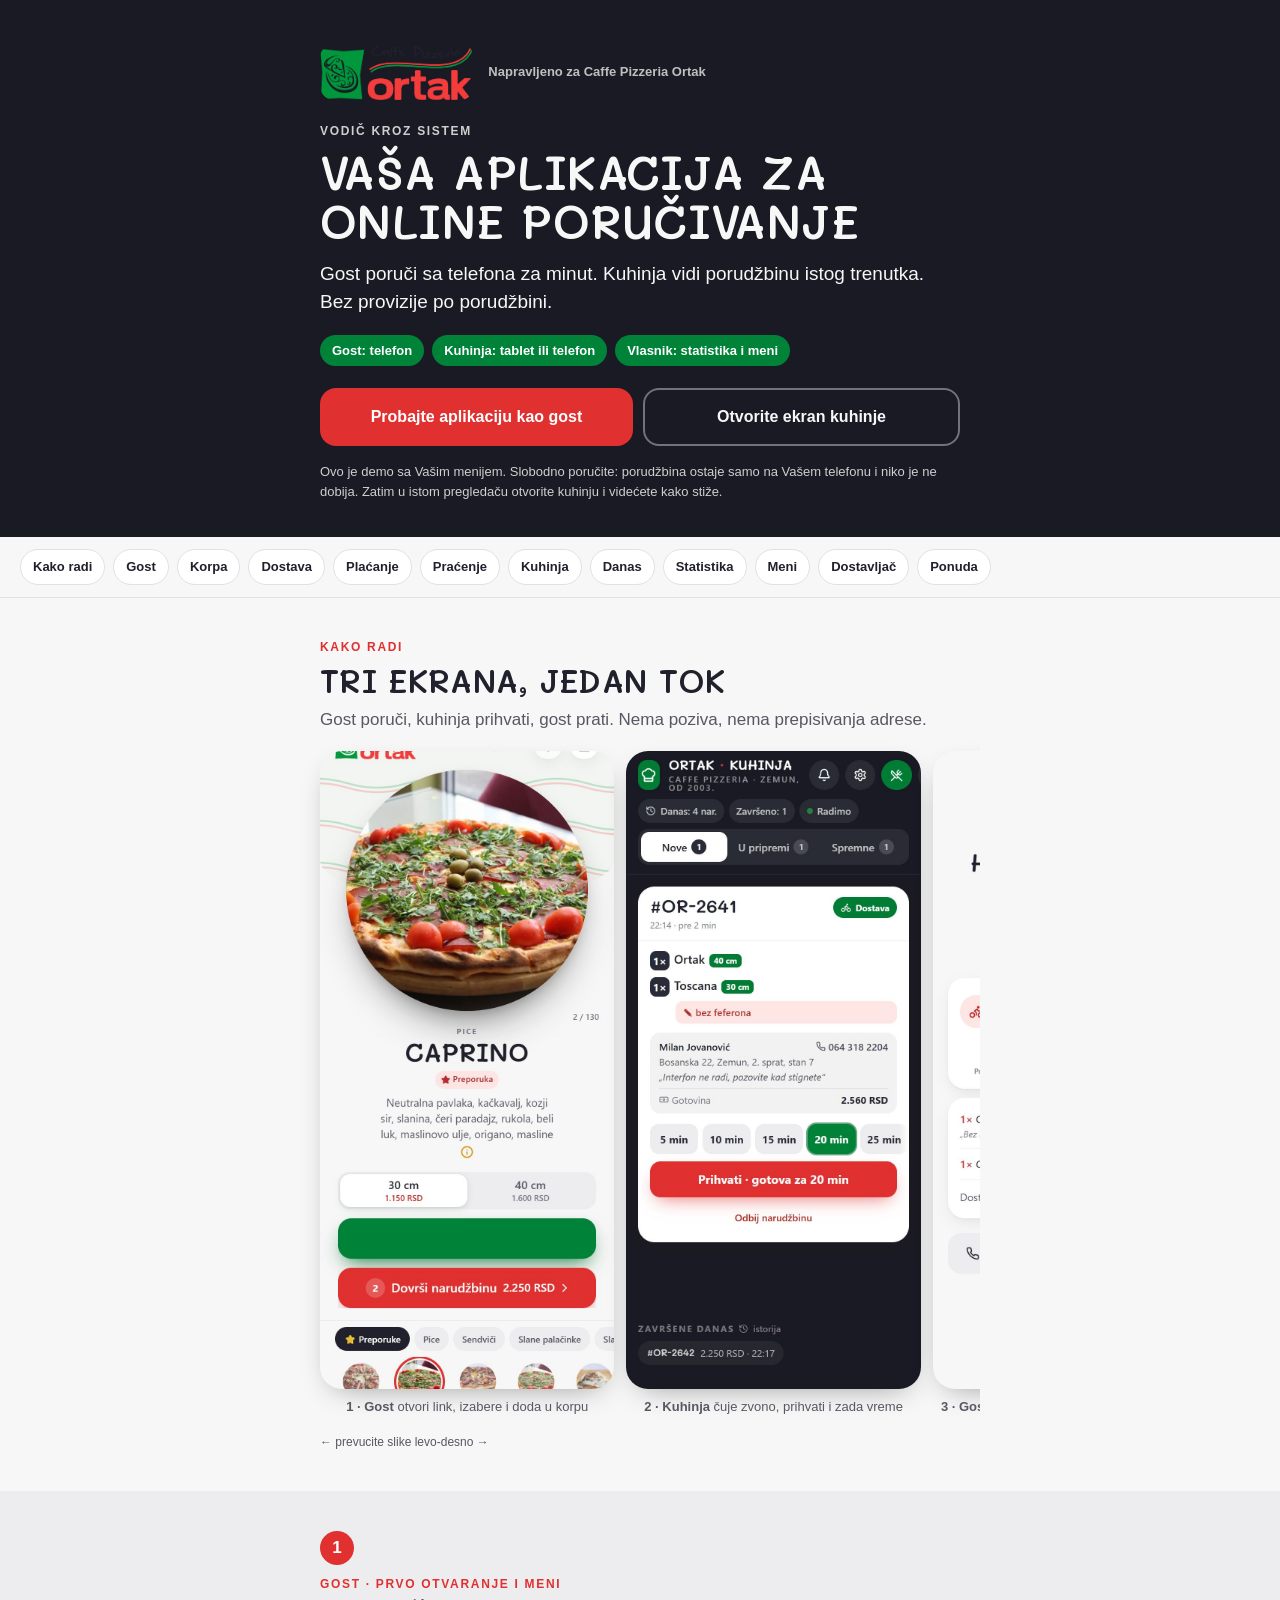
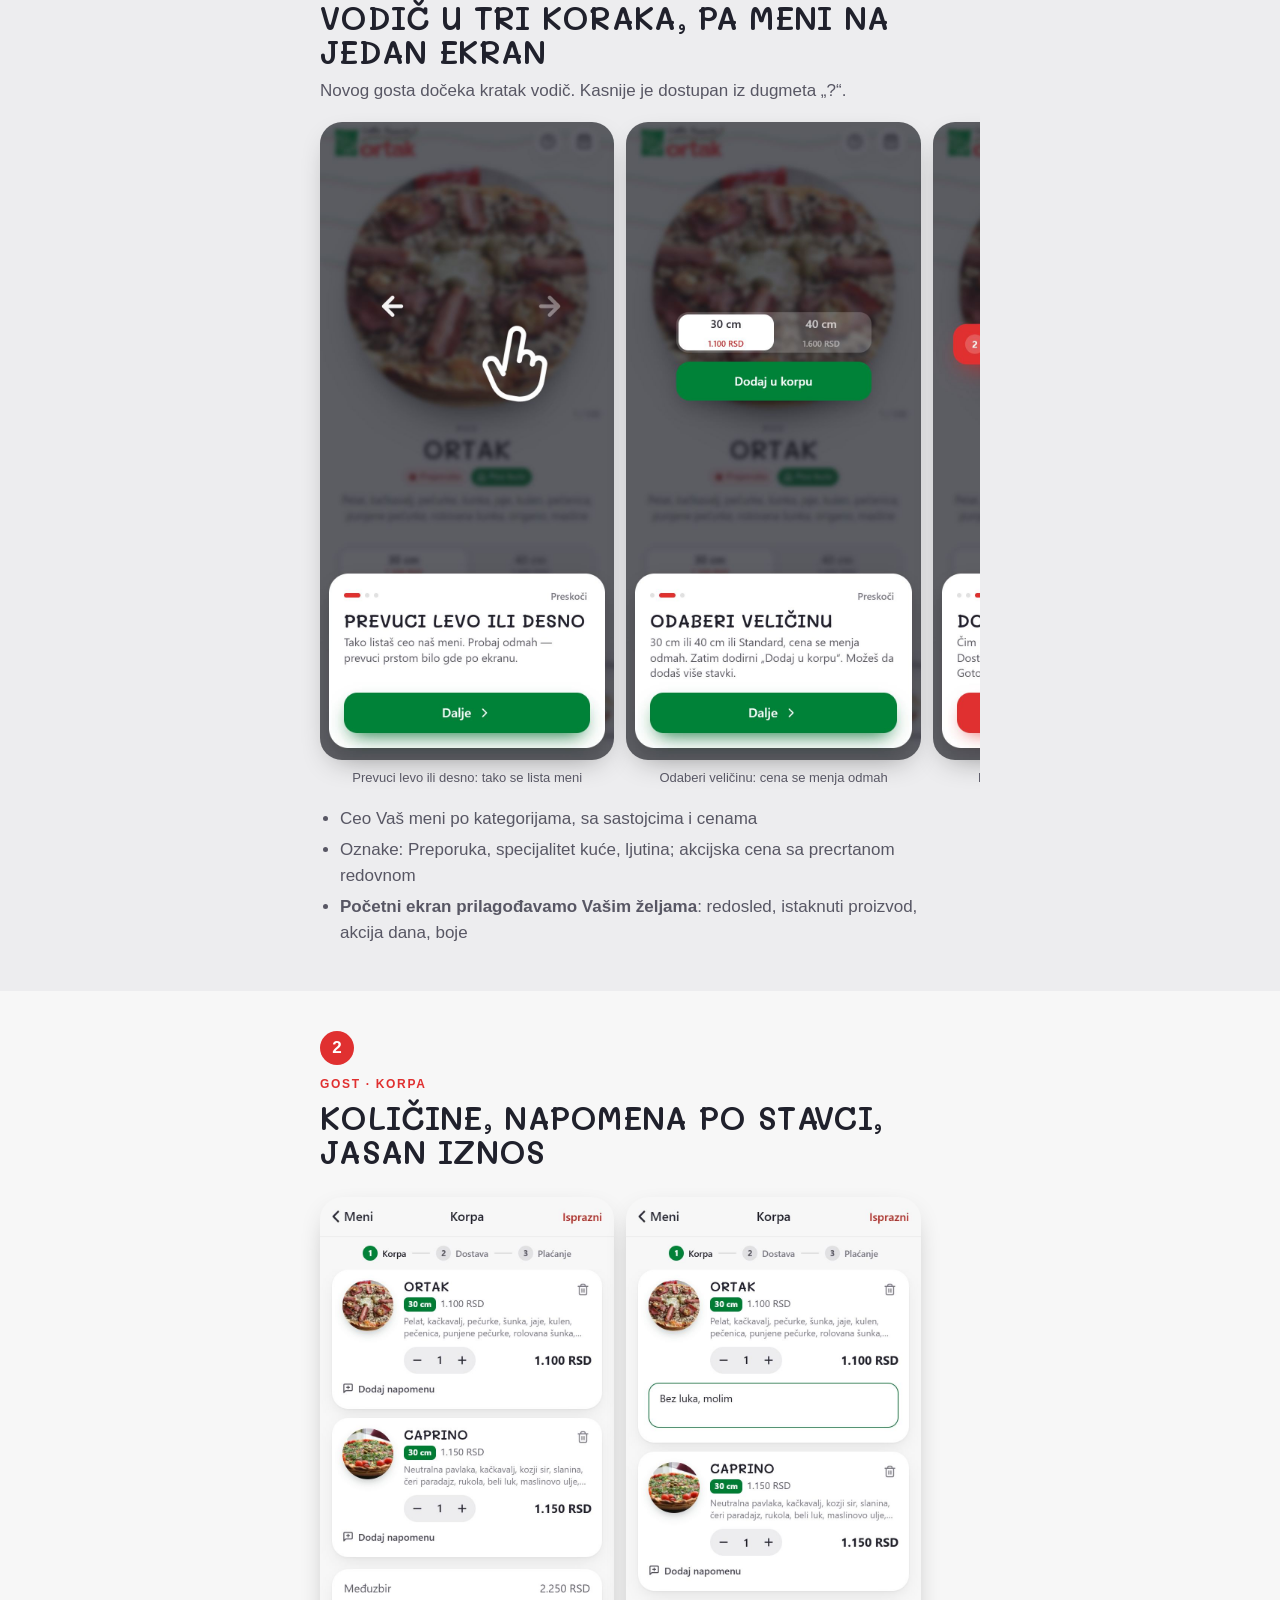
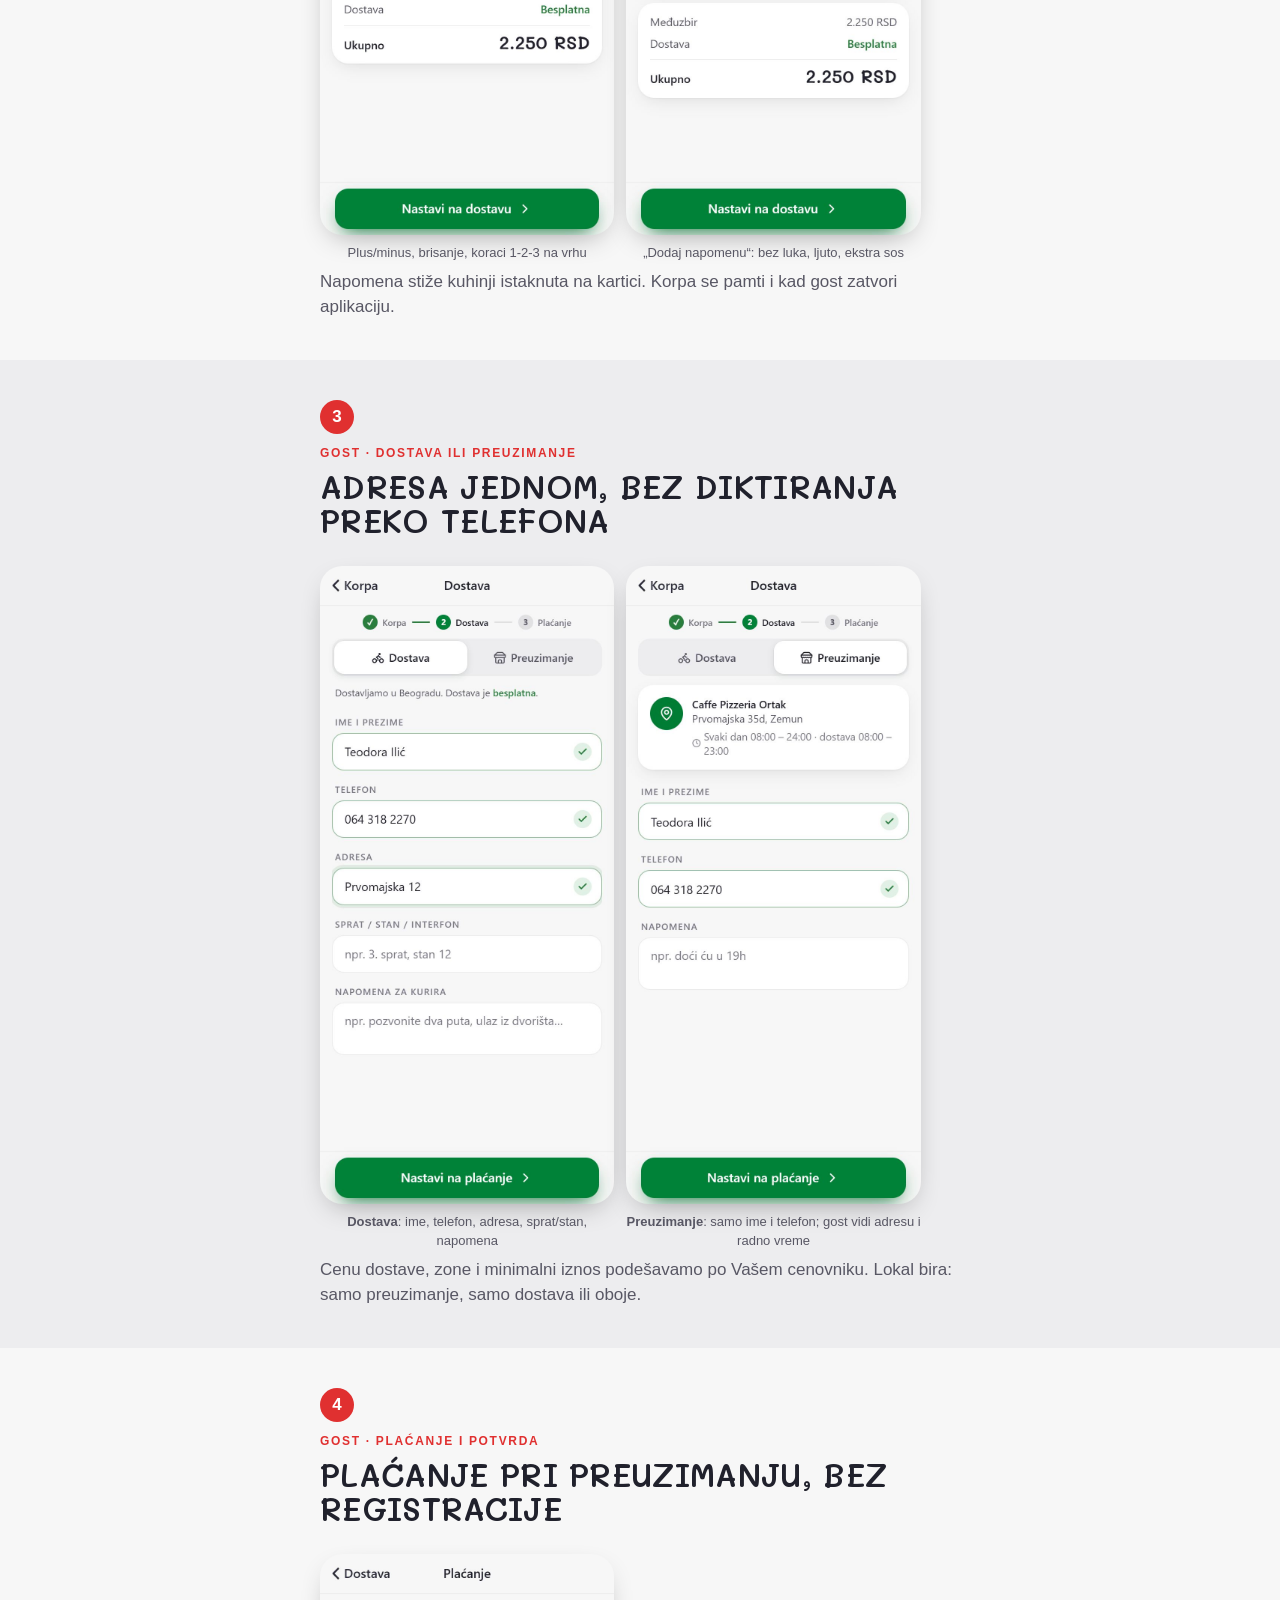
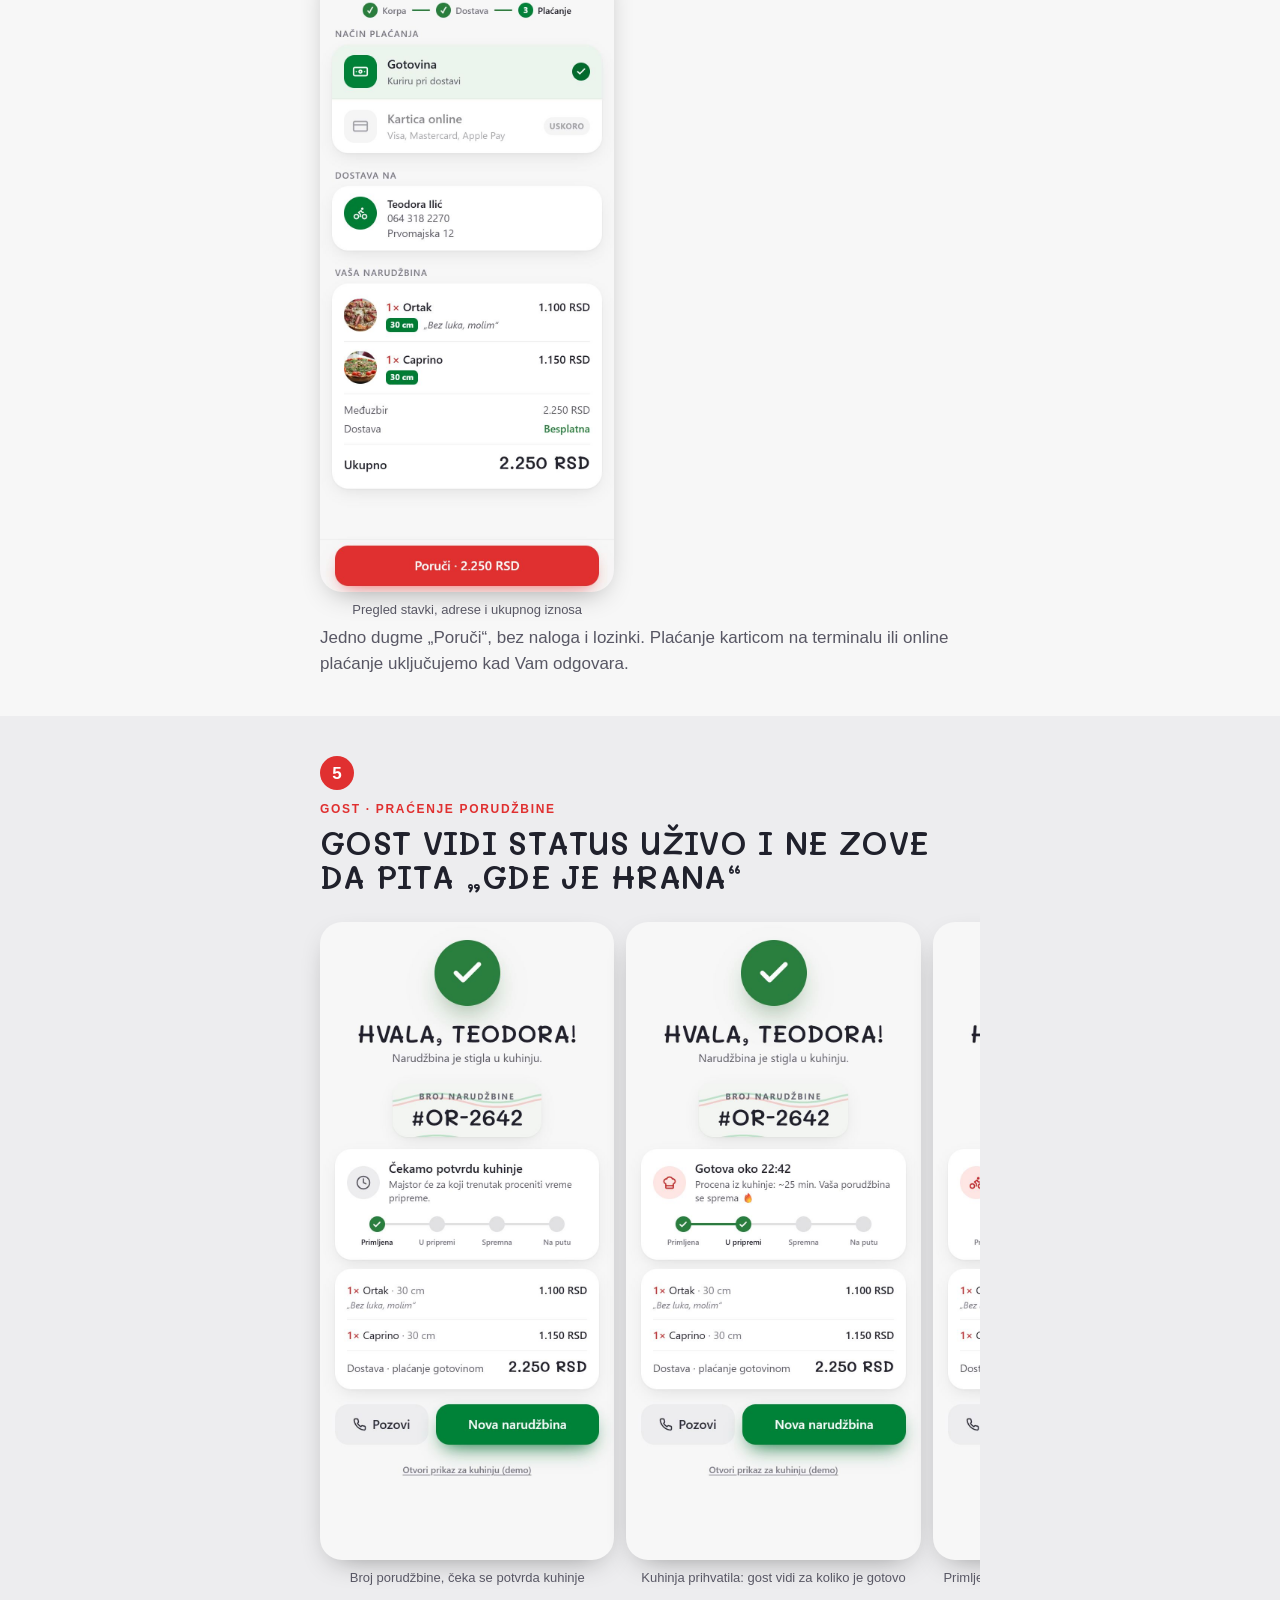
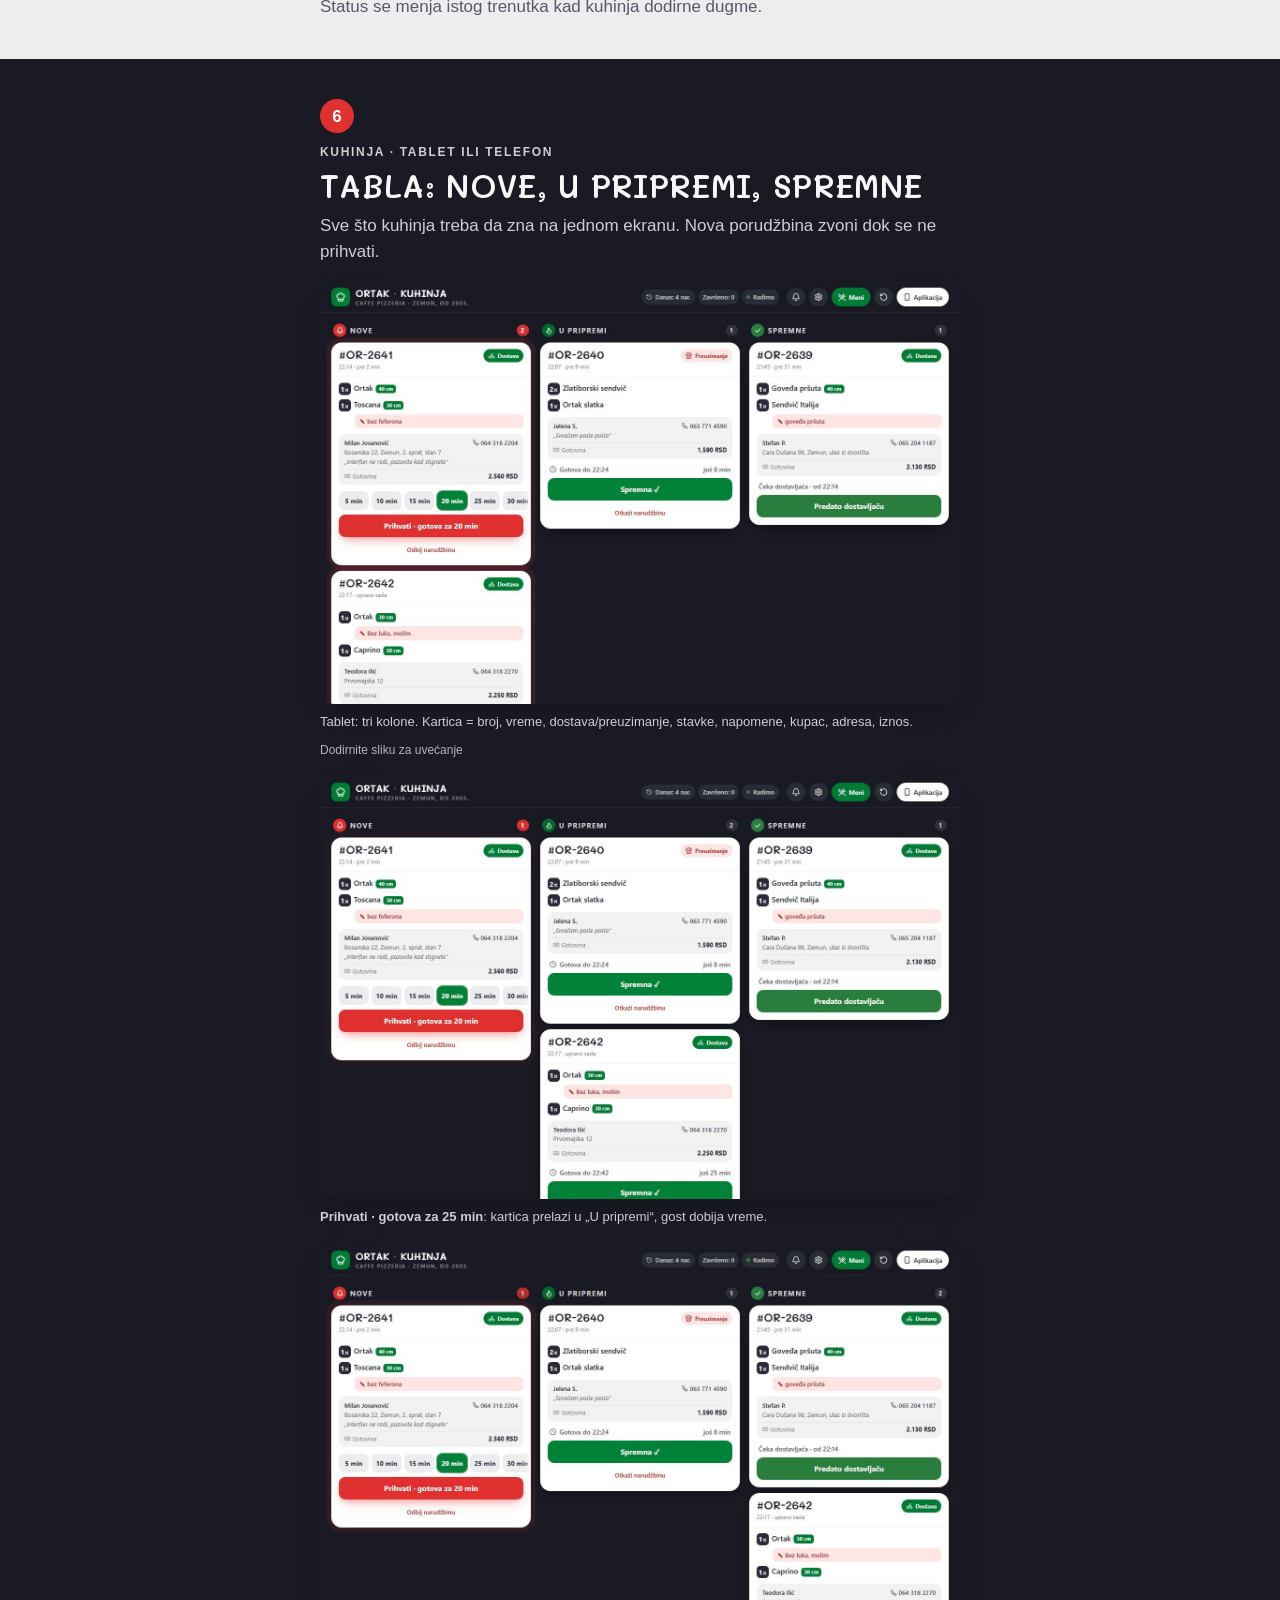
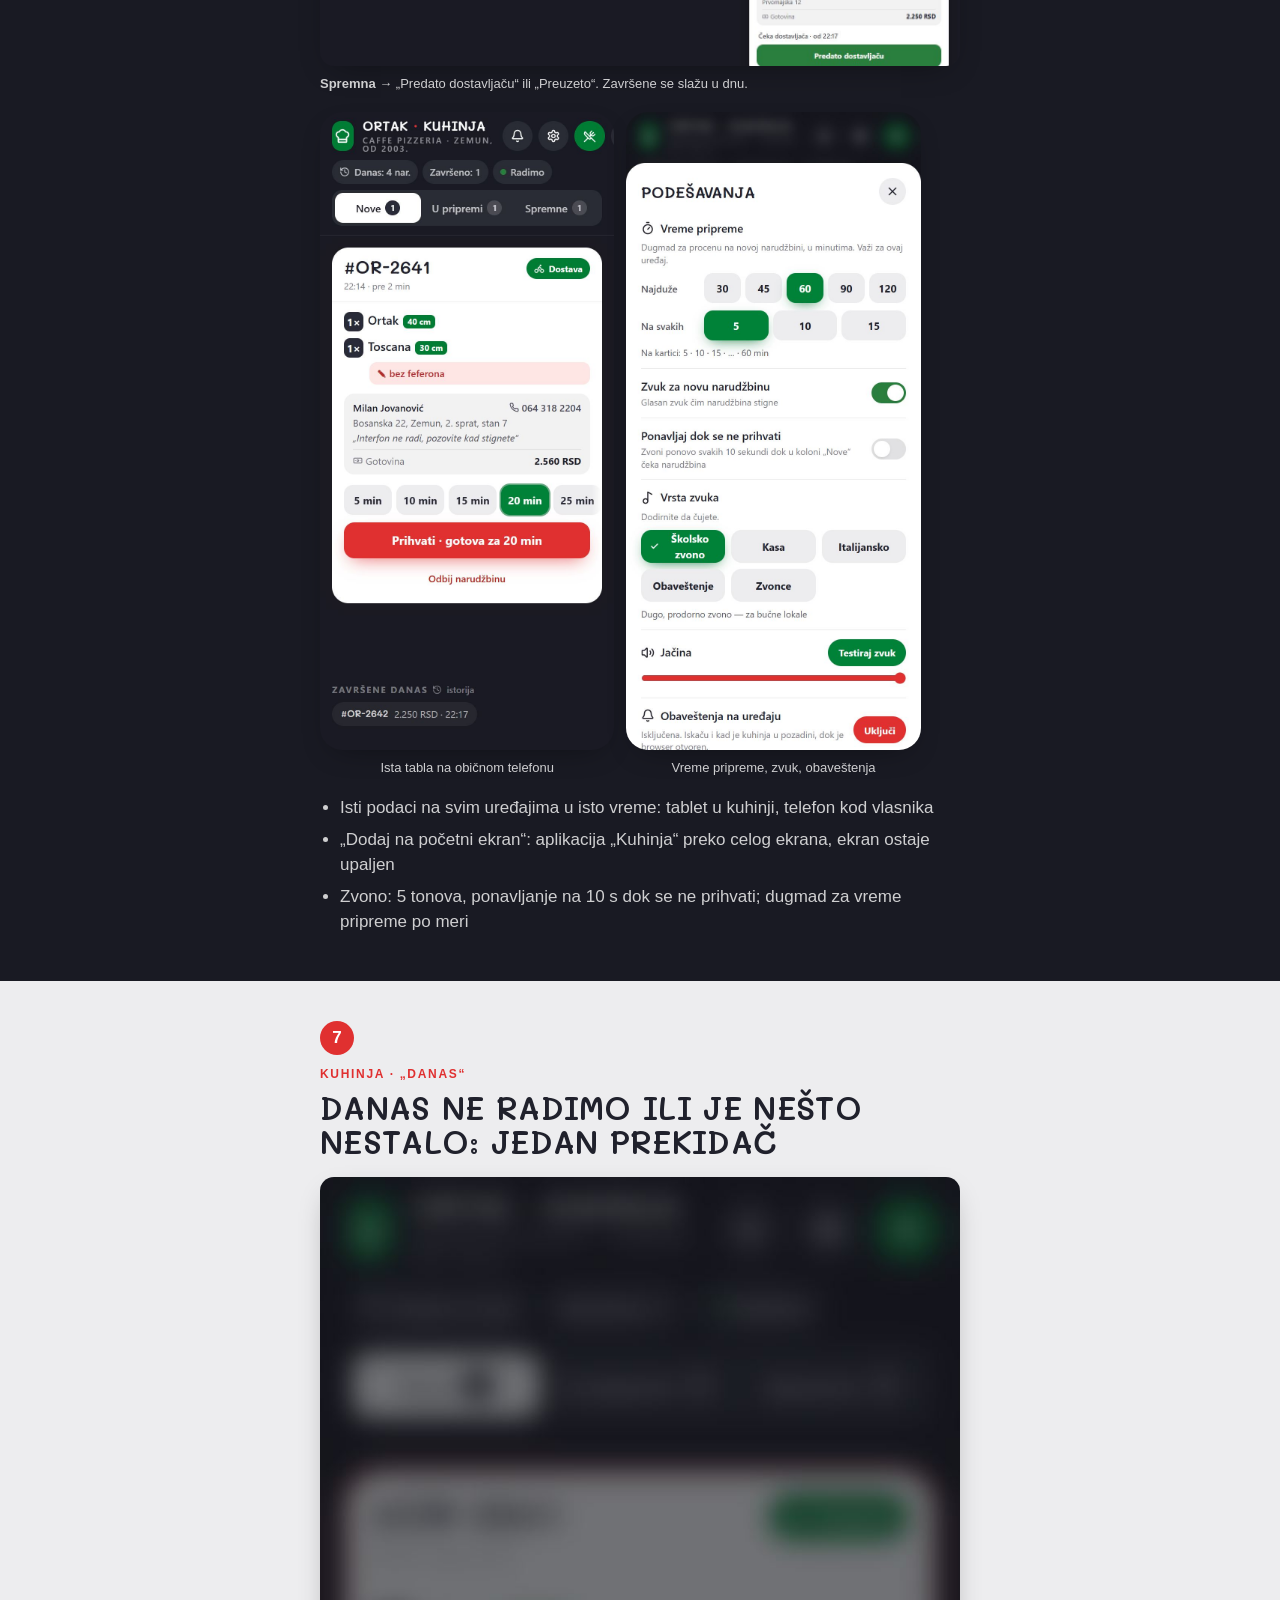
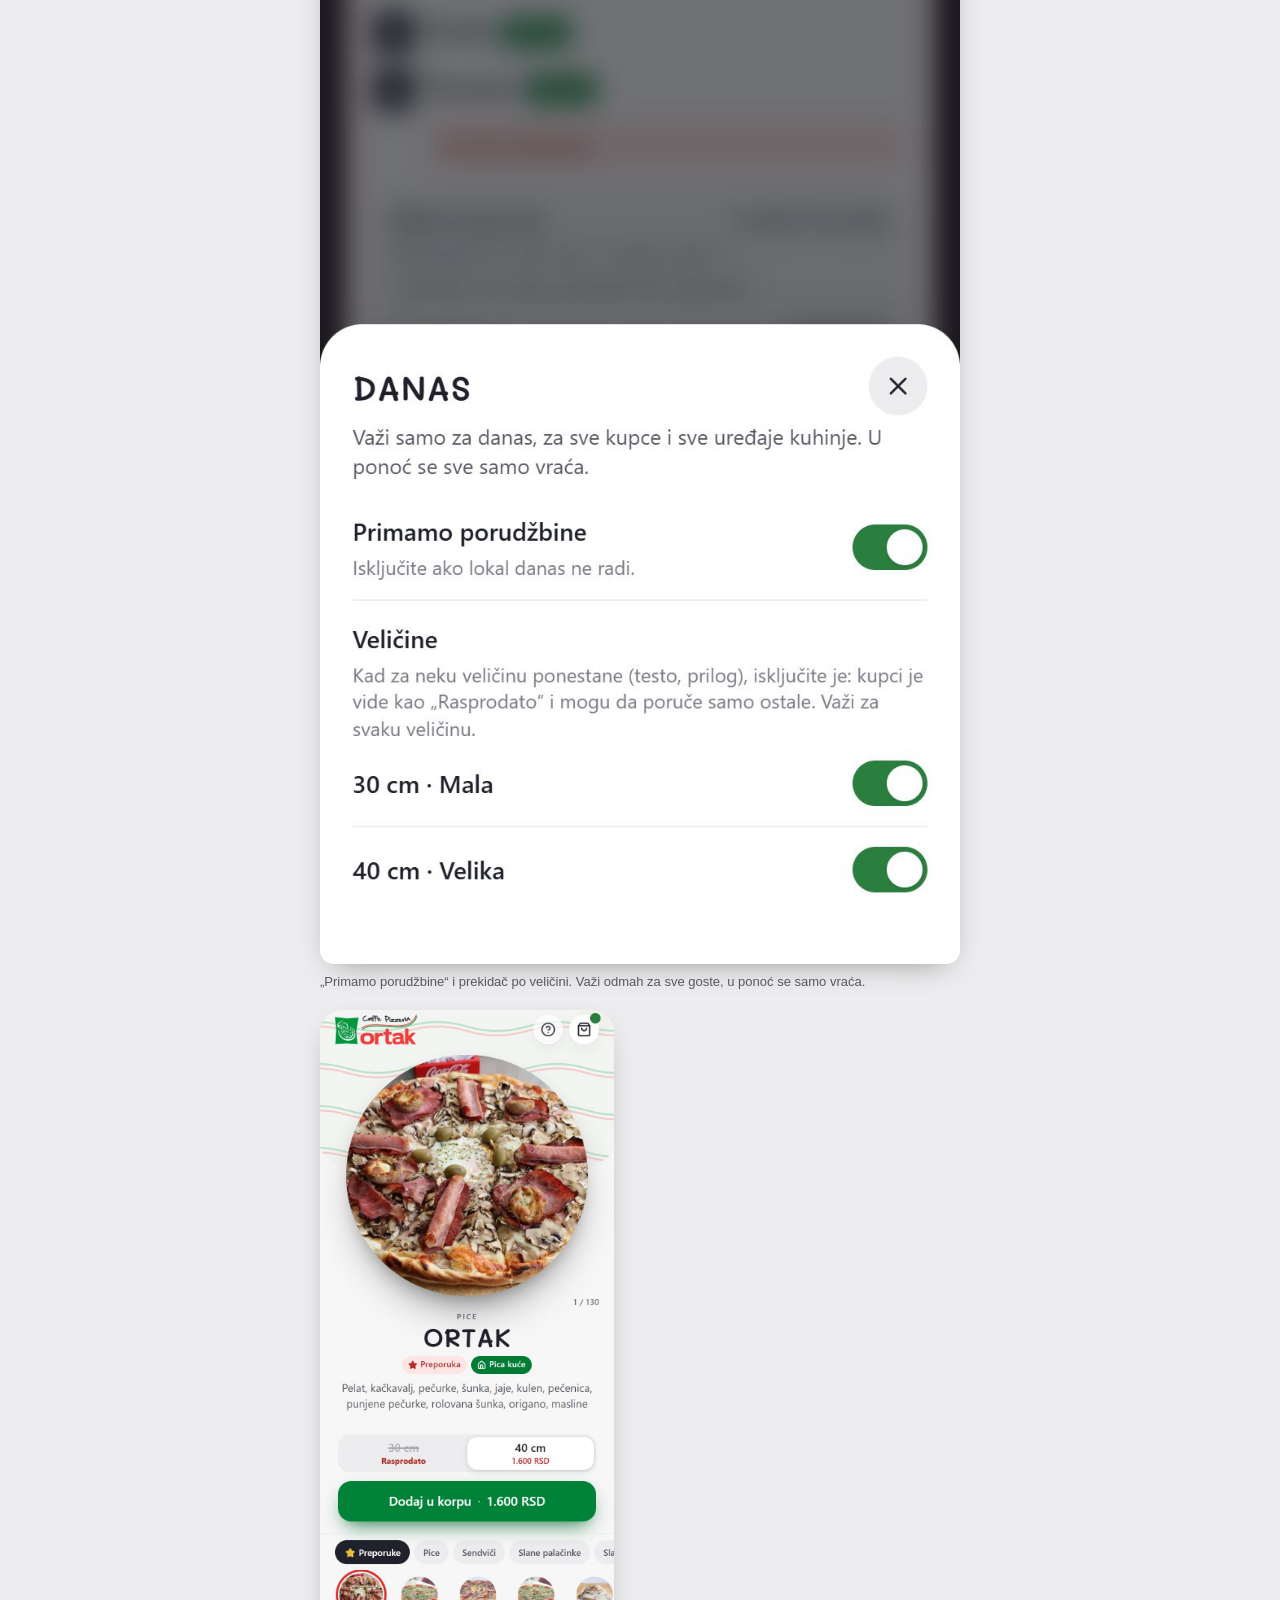
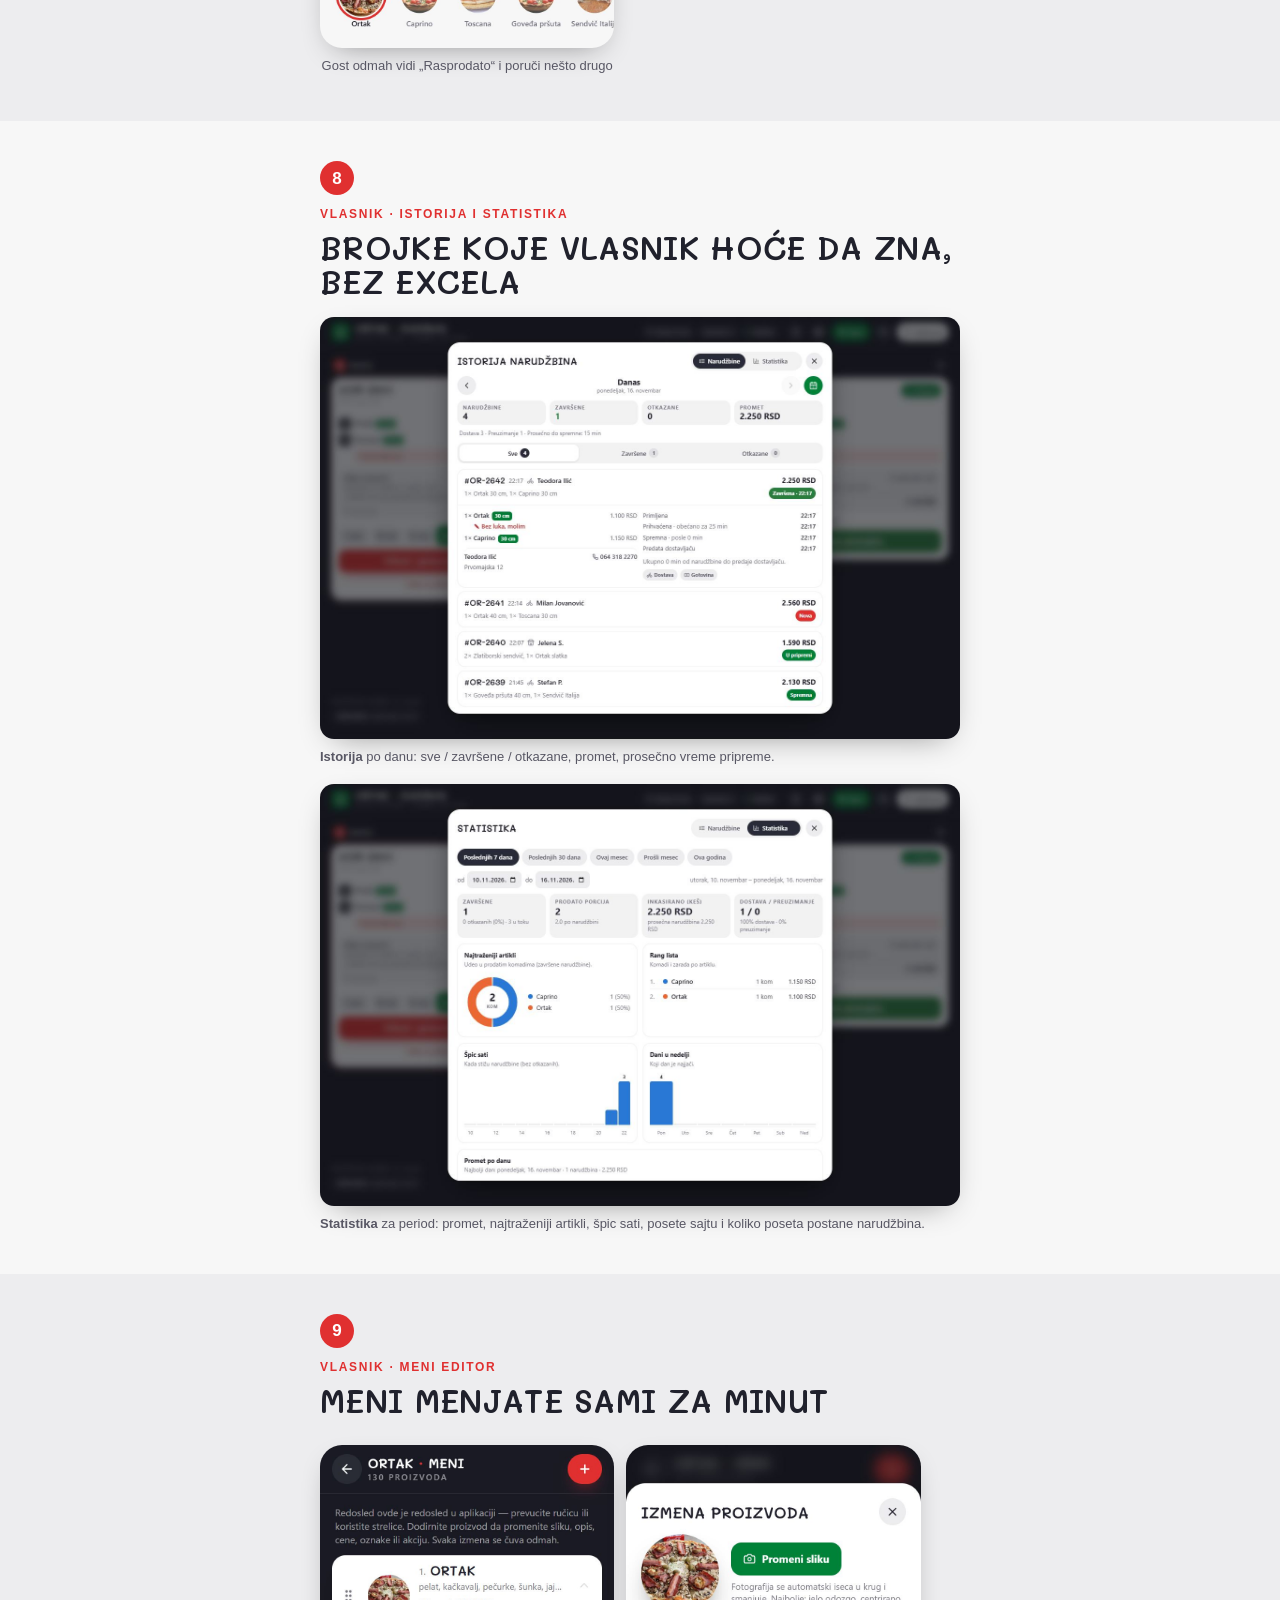
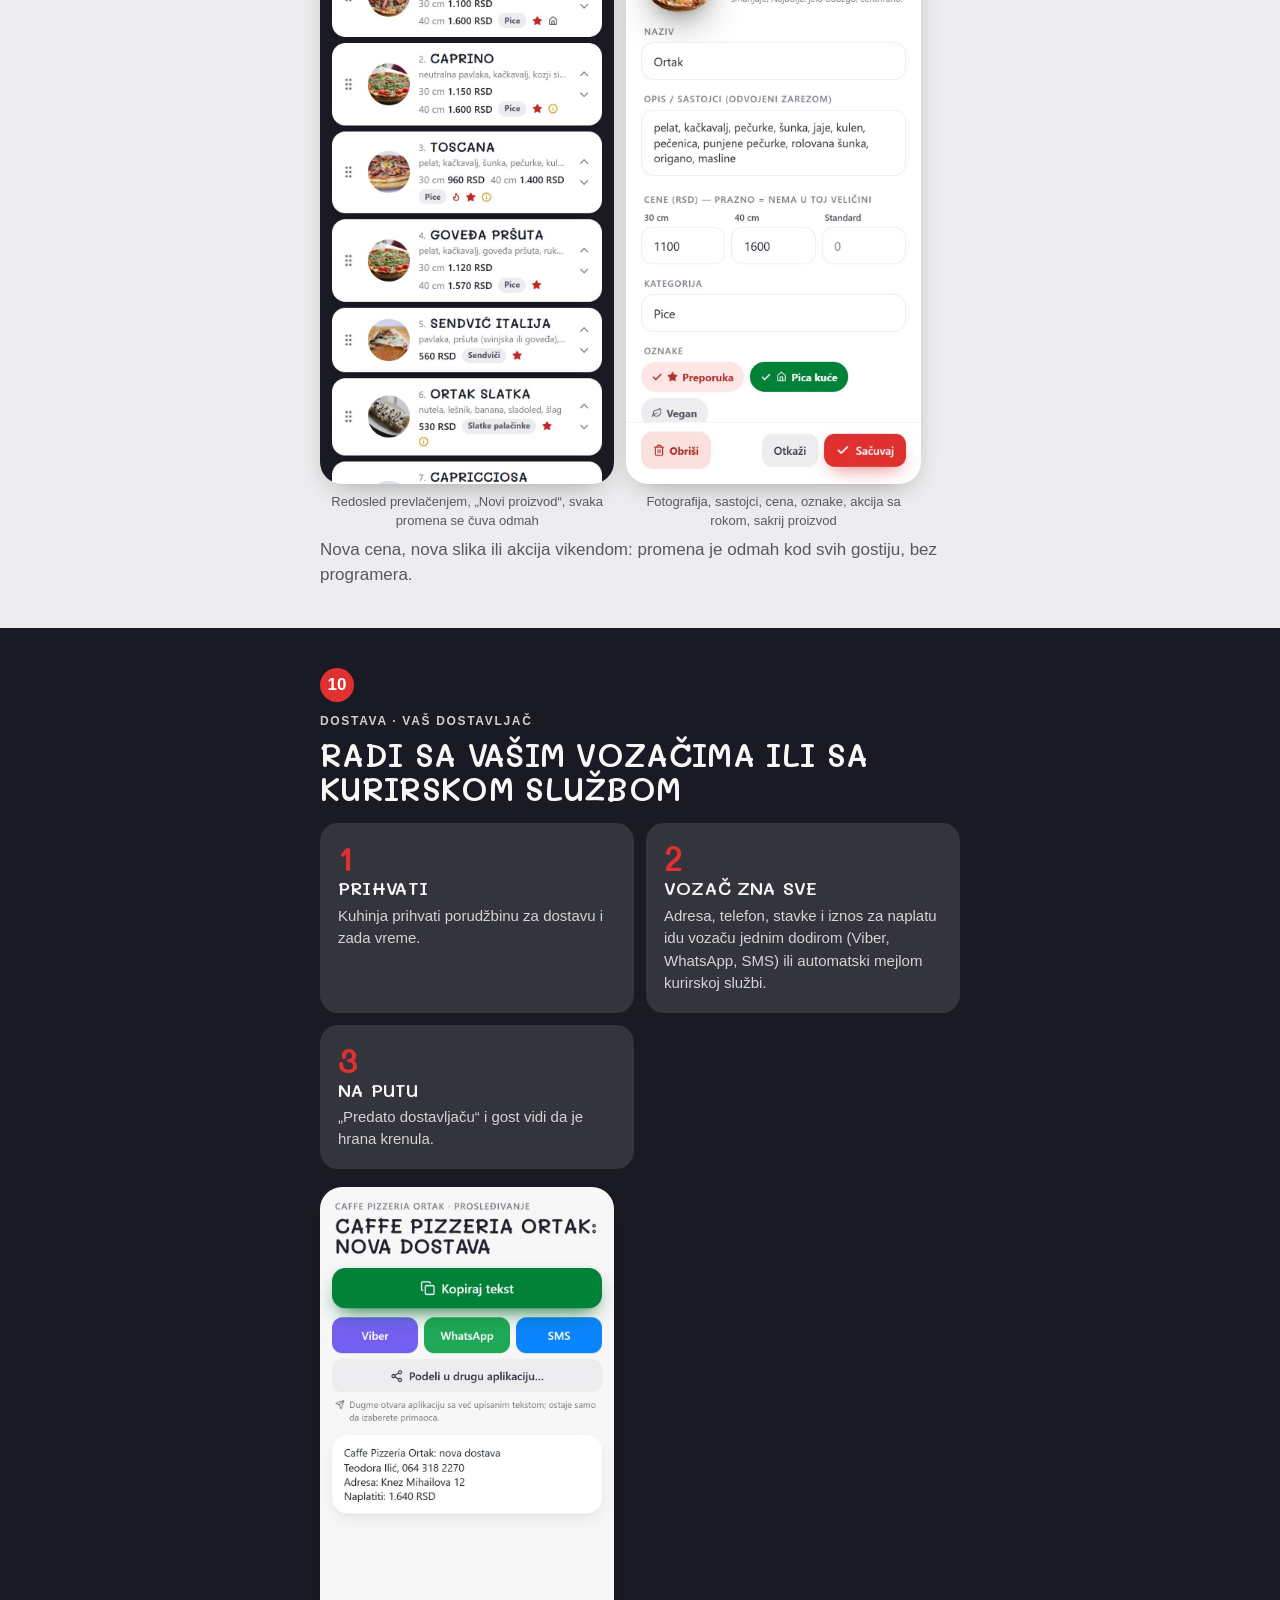
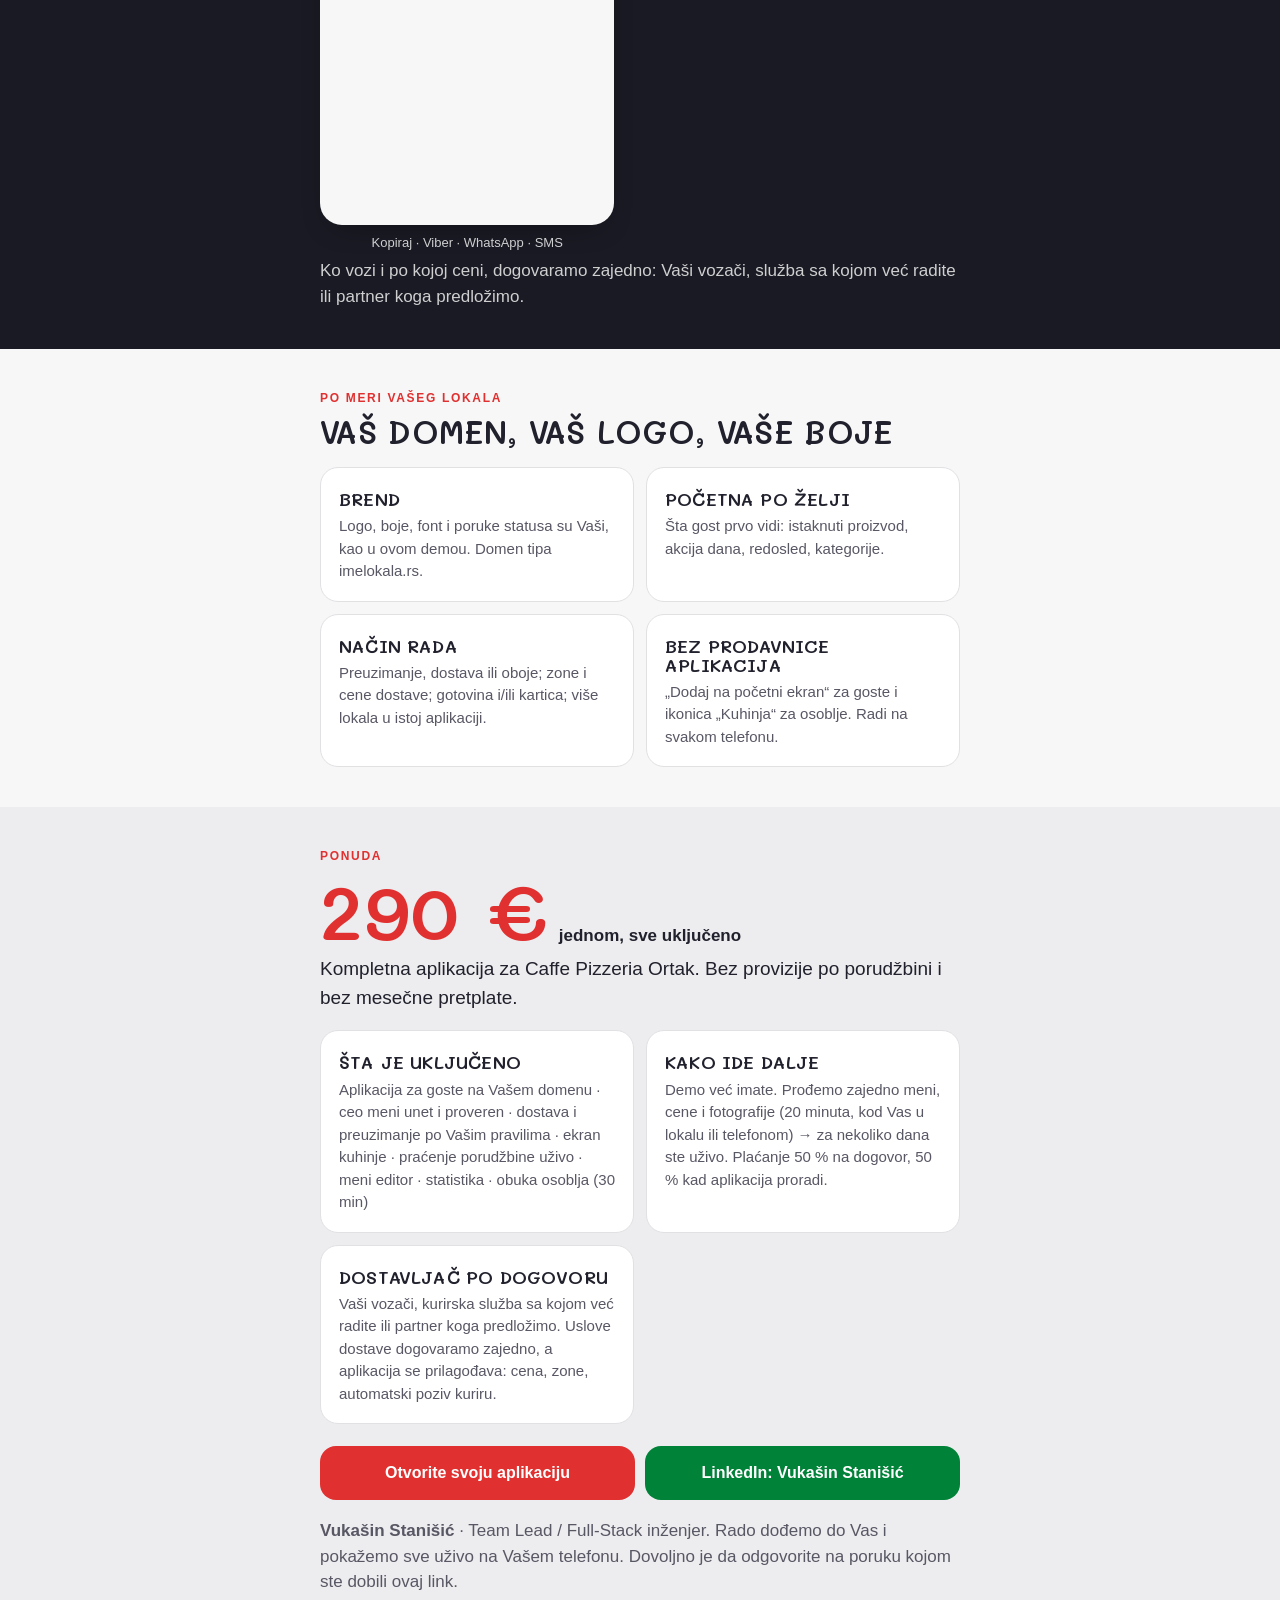
==== commit a644bdb9: "Deploy ortak from ordering-food-ns" ====
--- a/vodic/index.html
+++ b/vodic/index.html
@@ -302,7 +302,7 @@
   </div>
 </section>
 
-<footer><div class="wrap">Snimci ekrana su iz demo aplikacije napravljene za Caffe Pizzeria Ortak; porudžbine na njima su probne. Ista aplikacija već radi u produkciji u Novom Sadu (pizzamore.rs).</div></footer>
+<footer><div class="wrap">Snimci ekrana su iz aplikacije napravljene za Caffe Pizzeria Ortak; porudžbine na njima su probne.</div></footer>
 
 <div class="lb" id="lb"><button class="close" type="button">Zatvori ✕</button><img alt=""></div>
 <script>
